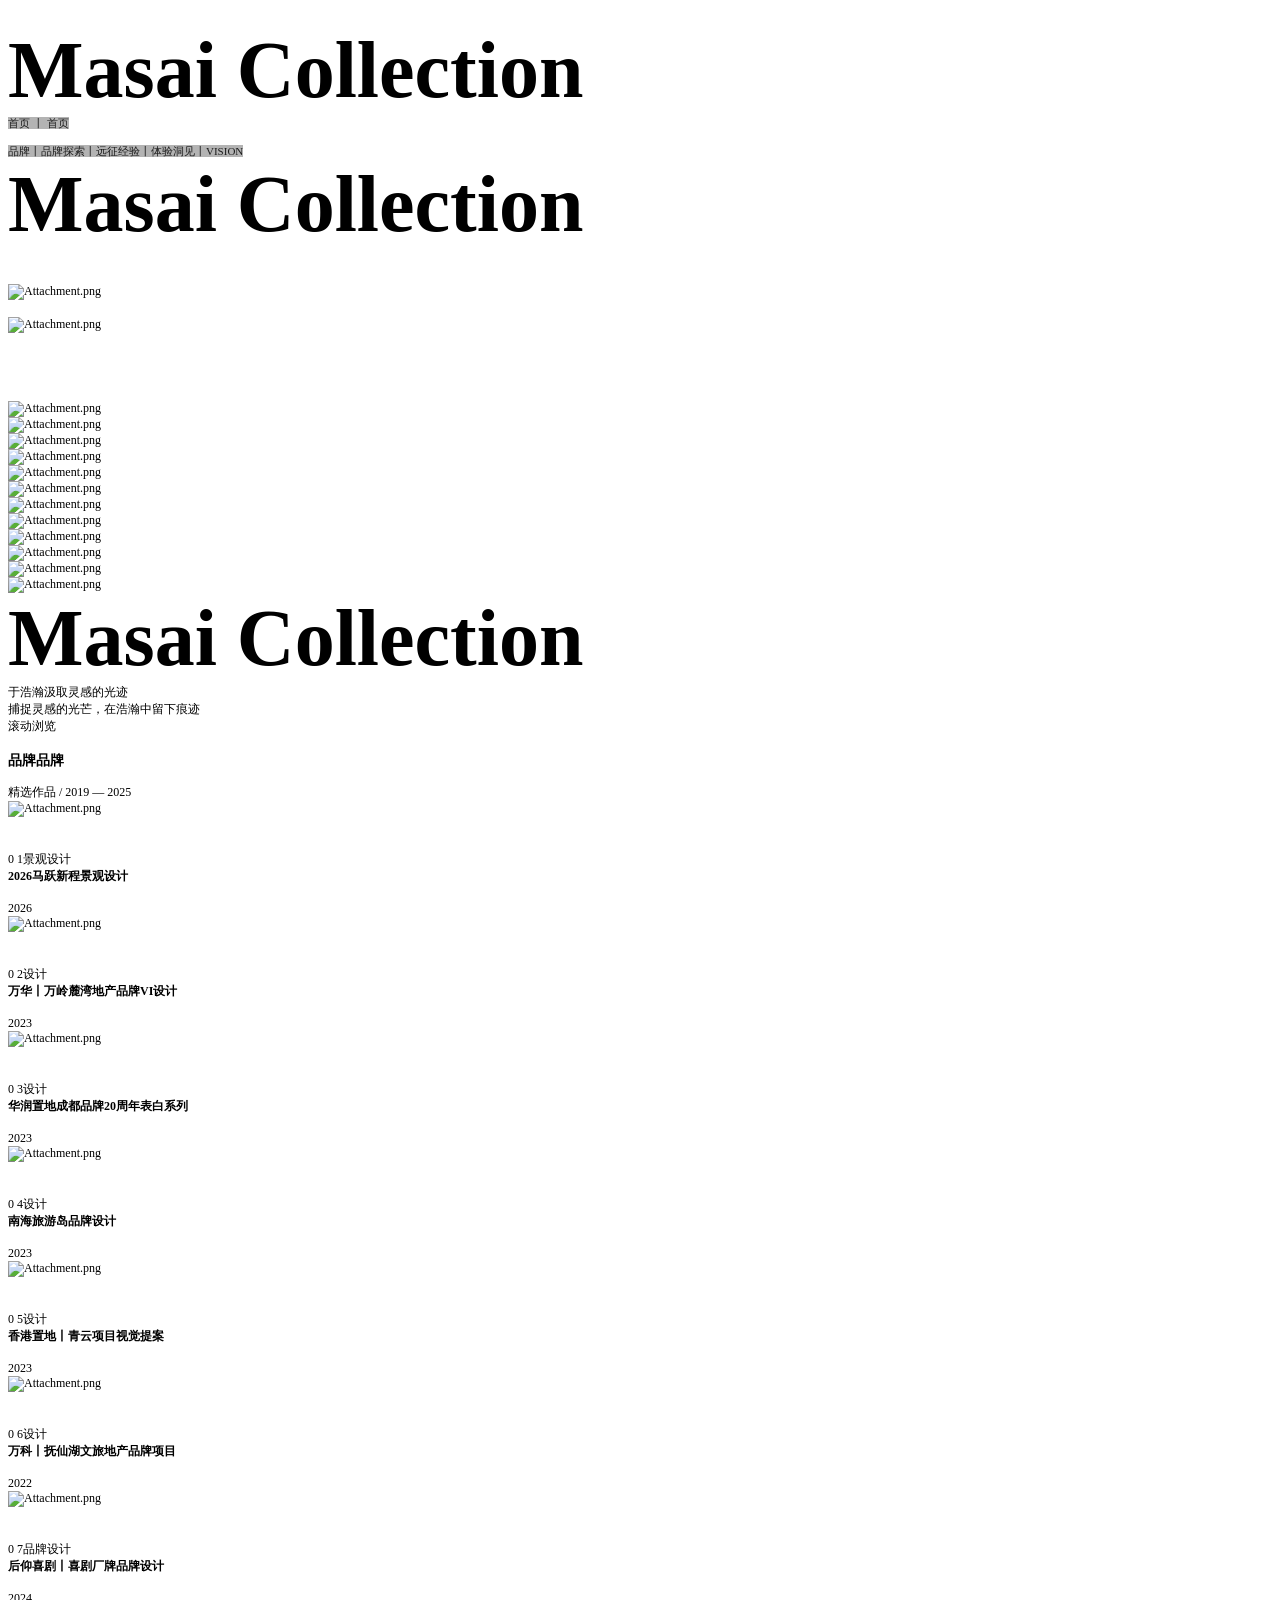
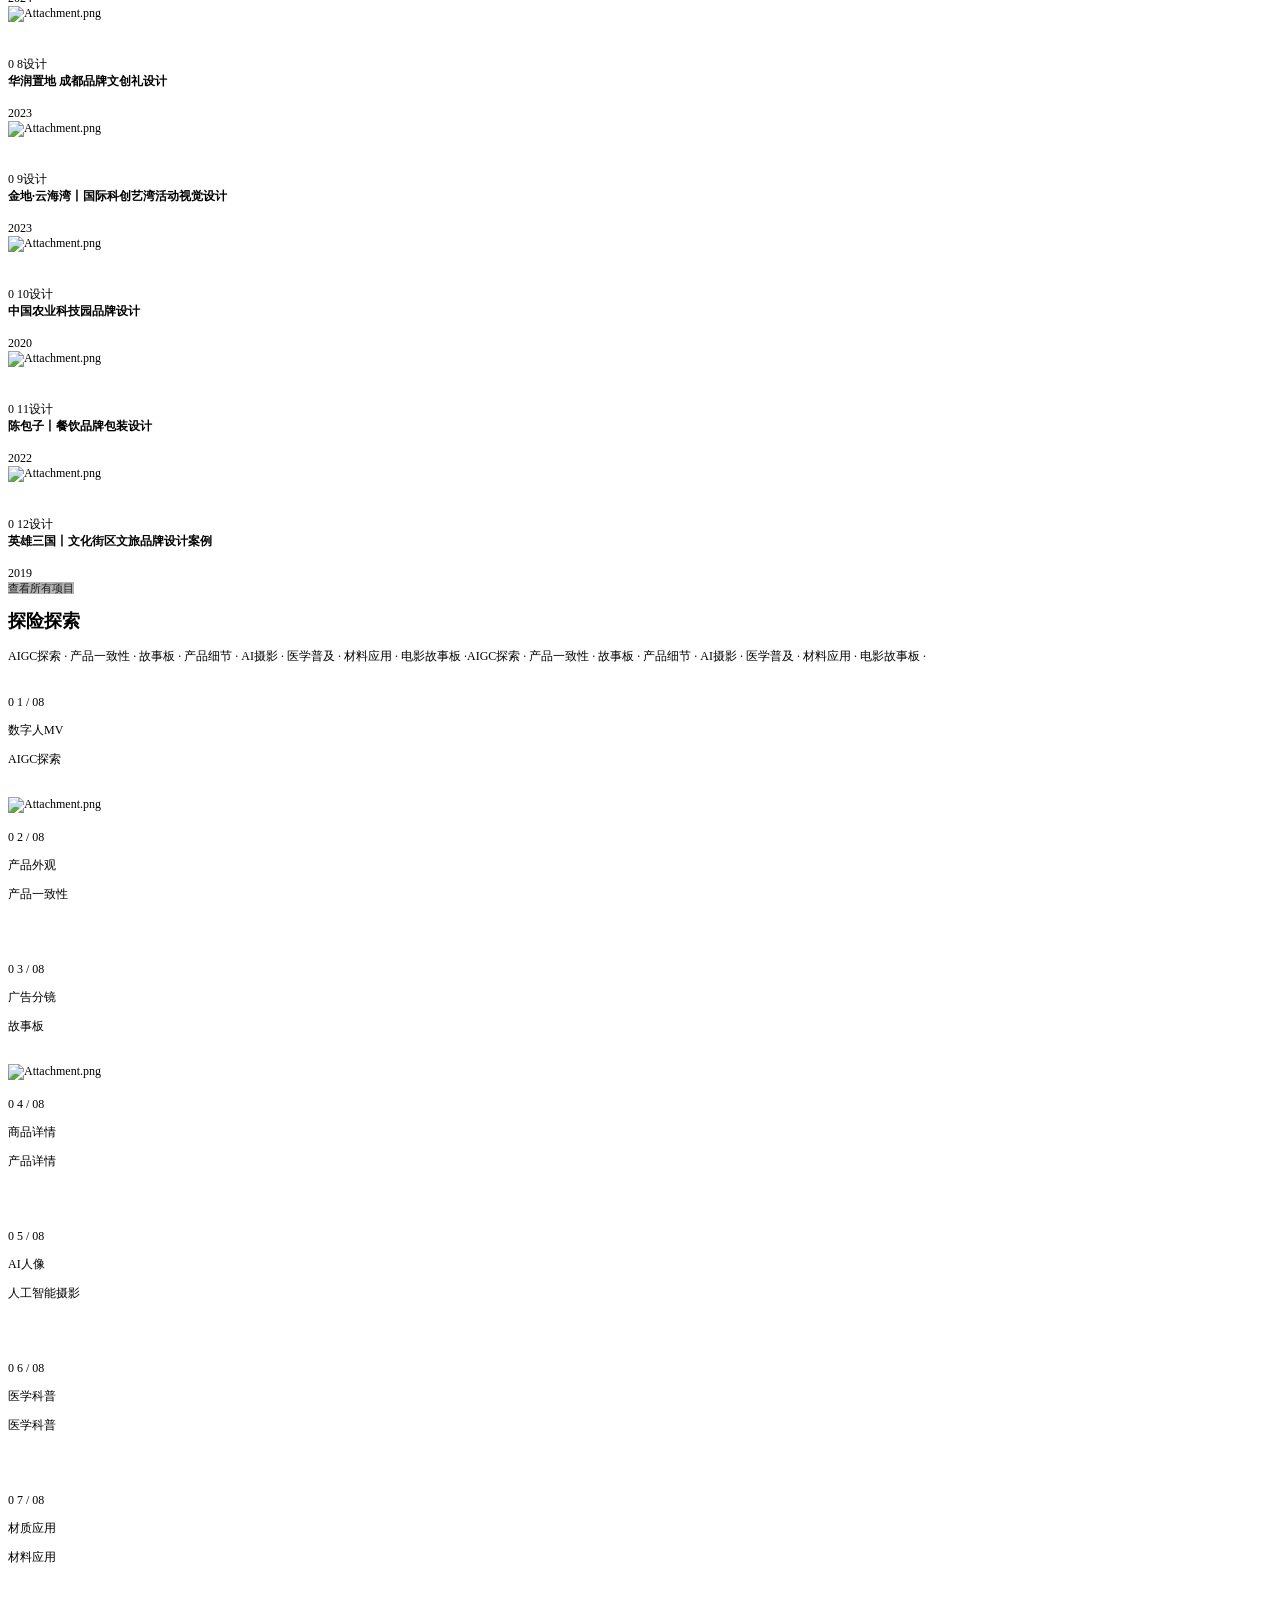
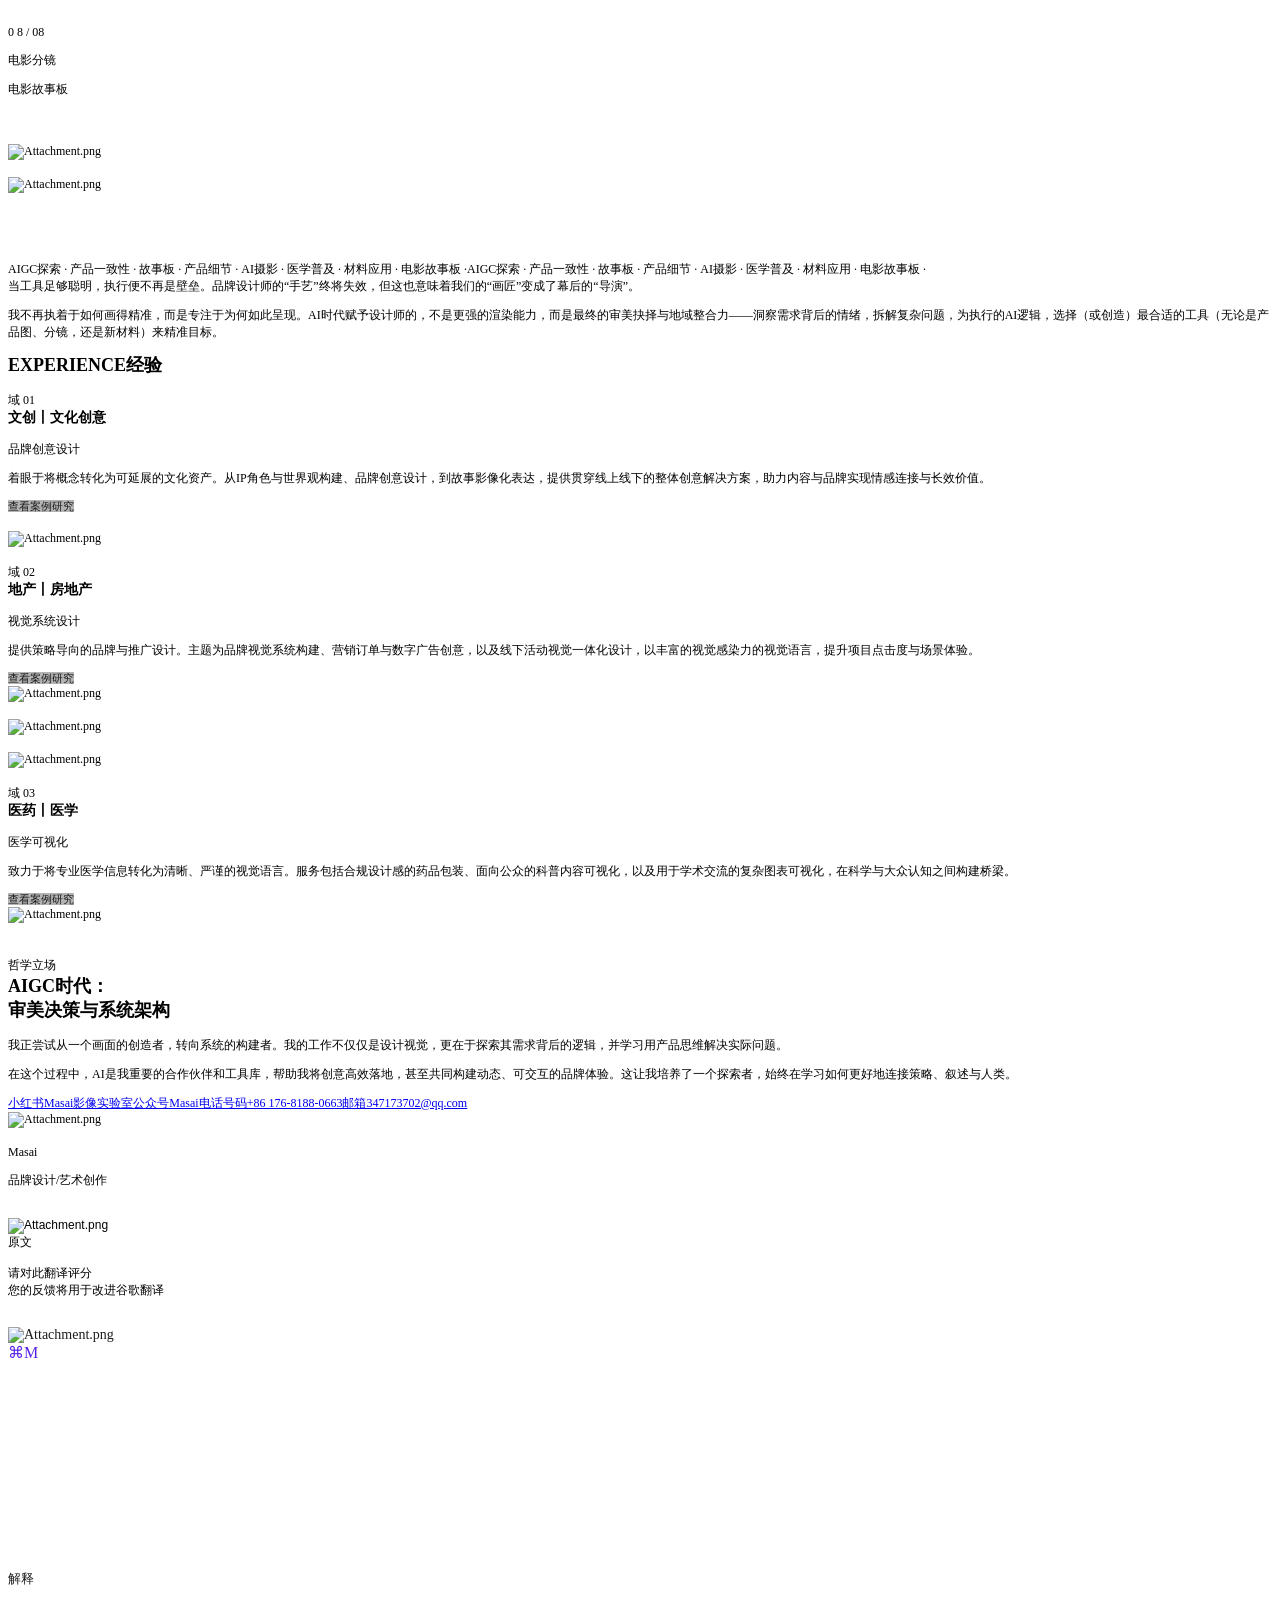
==== index.html @ e867379a "Add files via upload" ====
<!DOCTYPE html PUBLIC "-//W3C//DTD HTML 4.01//EN" "http://www.w3.org/TR/html4/strict.dtd">
<html>
<head>
  <meta http-equiv="Content-Type" content="text/html; charset=utf-8">
  <meta http-equiv="Content-Style-Type" content="text/css">
  <title></title>
  <meta name="Generator" content="Cocoa HTML Writer">
  <meta name="CocoaVersion" content="2685.6">
  <style type="text/css">
    p.p1 {margin: 0.0px 0.0px 0.0px 0.0px; font: 12.0px 'Songti SC'; -webkit-text-stroke: #000000; min-height: 17.0px}
    p.p2 {margin: 0.0px 0.0px 0.0px 0.0px; font: 80.0px 'Songti SC'; -webkit-text-stroke: #000000}
    p.p3 {margin: 0.0px 0.0px 0.0px 0.0px; font: 11.0px 'PingFang SC'; color: #000000; color: rgba(0, 0, 0, 0.85); -webkit-text-stroke: rgba(0, 0, 0, 0.85)}
    p.p4 {margin: 0.0px 0.0px 0.0px 0.0px; text-align: center; font: 11.0px 'Helvetica Neue'; color: #000000; color: rgba(0, 0, 0, 0.85); -webkit-text-stroke: rgba(0, 0, 0, 0.85); min-height: 13.0px}
    p.p5 {margin: 0.0px 0.0px 0.0px 0.0px; font: 12.0px 'Songti SC'; -webkit-text-stroke: #000000}
    p.p9 {margin: 0.0px 0.0px 12.0px 0.0px; font: 12.0px 'Songti SC'; -webkit-text-stroke: #000000}
    p.p10 {margin: 0.0px 0.0px 0.0px 0.0px; font: 12.0px 'Songti SC'; color: #0000e9; -webkit-text-stroke: #0000e9}
    p.p11 {margin: 0.0px 0.0px 0.0px 0.0px; font: 12.0px Arial; -webkit-text-stroke: #000000}
    p.p12 {margin: 0.0px 0.0px 0.0px 0.0px; font: 12.0px 'PingFang SC'; -webkit-text-stroke: #000000}
    p.p13 {margin: 0.0px 0.0px 0.0px 0.0px; font: 12.0px Arial; -webkit-text-stroke: #000000; min-height: 14.0px}
    p.p14 {margin: 0.0px 0.0px 0.0px 0.0px; font: 14.0px 'Helvetica Neue'; color: #1d1d1d; -webkit-text-stroke: #1d1d1d}
    p.p15 {margin: 0.0px 0.0px 0.0px 0.0px; font: 16.0px '.SF NS'; color: #5421e4; -webkit-text-stroke: #5421e4}
    p.p16 {margin: 0.0px 0.0px 0.0px 0.0px; font: 14.0px 'Helvetica Neue'; color: #5421e4; -webkit-text-stroke: #5421e4; min-height: 17.0px}
    p.p17 {margin: 0.0px 0.0px 0.0px 0.0px; font: 14.0px 'Helvetica Neue'; color: #43434b; -webkit-text-stroke: #43434b; min-height: 17.0px}
    p.p18 {margin: 0.0px 0.0px 0.0px 0.0px; font: 14.0px 'Helvetica Neue'; color: #1d1d1d; -webkit-text-stroke: #1d1d1d; min-height: 17.0px}
    p.p19 {margin: 0.0px 0.0px 0.0px 0.0px; font: 14.0px 'Helvetica Neue'; color: #737380; -webkit-text-stroke: #737380; min-height: 17.0px}
    p.p20 {margin: 0.0px 0.0px 0.0px 0.0px; font: 12.0px 'Helvetica Neue'; -webkit-text-stroke: #000000; min-height: 15.0px}
    p.p21 {margin: 0.0px 0.0px 0.0px 0.0px; font: 12.0px 'Helvetica Neue'; color: #ffffff; -webkit-text-stroke: #ffffff; min-height: 15.0px}
    p.p22 {margin: 0.0px 0.0px 0.0px 0.0px; font: 13.0px 'Helvetica Neue'; color: #1d1d1d; -webkit-text-stroke: #1d1d1d; min-height: 16.0px}
    p.p23 {margin: 0.0px 0.0px 0.0px 0.0px; font: 13.0px 'PingFang SC'; color: #1d1d1d; -webkit-text-stroke: #1d1d1d}
    span.s1 {font-kerning: none}
    span.s2 {font-kerning: none; background-color: #b3b3b3}
    span.s3 {font: 11.0px 'Helvetica Neue'; font-kerning: none; background-color: #b3b3b3}
    span.s4 {text-decoration: underline ; font-kerning: none}
    span.s5 {font-kerning: none; background-color: #ffffff}
  </style>
</head>
<body>
<p class="p1"><span class="s1"></span><br></p>
<p class="p2"><span class="s1"><b>Masai Collection</b></span></p>
<p class="p3"><span class="s2">首页</span><span class="s3"> </span><span class="s2">丨</span><span class="s3"> </span><span class="s2">首页</span></p>
<p class="p4"><span class="s1"></span><br></p>
<p class="p3"><span class="s2">品牌丨品牌探索丨远征经验丨体验洞见丨</span><span class="s3">VISION</span></p>
<p class="p2"><span class="s1"><b>Masai Collection</b></span></p>
<p class="p1"><span class="s1"></span><br></p>
<p class="p1"><span class="s1"></span><br></p>
<p class="p5"><span class="s1"><img src="file:///Attachment.png" alt="Attachment.png"></span></p>
<p class="p1"><span class="s1"></span><br></p>
<p class="p5"><span class="s1"><img src="file:///Attachment.png" alt="Attachment.png"></span></p>
<p class="p1"><span class="s1"></span><br></p>
<p class="p1"><span class="s1"></span><br></p>
<p class="p1"><span class="s1"></span><br></p>
<p class="p1"><span class="s1"></span><br></p>
<p class="p5"><span class="s1"><img src="file:///Attachment.png" alt="Attachment.png"></span></p>
<p class="p5"><span class="s1"><img src="file:///Attachment.png" alt="Attachment.png"></span></p>
<p class="p5"><span class="s1"><img src="file:///Attachment.png" alt="Attachment.png"></span></p>
<p class="p5"><span class="s1"><img src="file:///Attachment.png" alt="Attachment.png"></span></p>
<p class="p5"><span class="s1"><img src="file:///Attachment.png" alt="Attachment.png"></span></p>
<p class="p5"><span class="s1"><img src="file:///Attachment.png" alt="Attachment.png"></span></p>
<p class="p5"><span class="s1"><img src="file:///Attachment.png" alt="Attachment.png"></span></p>
<p class="p5"><span class="s1"><img src="file:///Attachment.png" alt="Attachment.png"></span></p>
<p class="p5"><span class="s1"><img src="file:///Attachment.png" alt="Attachment.png"></span></p>
<p class="p5"><span class="s1"><img src="file:///Attachment.png" alt="Attachment.png"></span></p>
<p class="p5"><span class="s1"><img src="file:///Attachment.png" alt="Attachment.png"></span></p>
<p class="p5"><span class="s1"><img src="file:///Attachment.png" alt="Attachment.png"></span></p>
<p class="p2"><span class="s1"><b>Masai Collection</b></span></p>
<p class="p5"><span class="s1">于浩瀚汲取灵感的光迹</span></p>
<p class="p5"><span class="s1">捕捉灵感的光芒，在浩瀚中留下痕迹</span></p>
<p class="p5"><span class="s1">滚动浏览</span></p>
<p class="p1"><span class="s1"></span><br></p>
<h3 style="margin: 0.0px 0.0px 14.0px 0.0px; font: 14.0px 'Songti SC'; -webkit-text-stroke: #000000"><span class="s1"><b>品牌品牌</b></span></h3>
<p class="p5"><span class="s1">精选作品 / 2019 — 2025</span></p>
<p class="p5"><span class="s1"><img src="file:///Attachment.png" alt="Attachment.png"></span></p>
<p class="p1"><span class="s1"></span><br></p>
<p class="p1"><span class="s1"></span><br></p>
<p class="p5"><span class="s1">0 1景观设计</span></p>
<h4 style="margin: 0.0px 0.0px 16.0px 0.0px; font: 12.0px 'Songti SC'; -webkit-text-stroke: #000000"><span class="s1"><b>2026马跃新程景观设计</b></span></h4>
<p class="p5"><span class="s1">2026</span></p>
<p class="p5"><span class="s1"><img src="file:///Attachment.png" alt="Attachment.png"></span></p>
<p class="p1"><span class="s1"></span><br></p>
<p class="p1"><span class="s1"></span><br></p>
<p class="p5"><span class="s1">0 2设计</span></p>
<h4 style="margin: 0.0px 0.0px 16.0px 0.0px; font: 12.0px 'Songti SC'; -webkit-text-stroke: #000000"><span class="s1"><b>万华丨万岭麓湾地产品牌VI设计</b></span></h4>
<p class="p5"><span class="s1">2023</span></p>
<p class="p5"><span class="s1"><img src="file:///Attachment.png" alt="Attachment.png"></span></p>
<p class="p1"><span class="s1"></span><br></p>
<p class="p1"><span class="s1"></span><br></p>
<p class="p5"><span class="s1">0 3设计</span></p>
<h4 style="margin: 0.0px 0.0px 16.0px 0.0px; font: 12.0px 'Songti SC'; -webkit-text-stroke: #000000"><span class="s1"><b>华润置地成都品牌20周年表白系列</b></span></h4>
<p class="p5"><span class="s1">2023</span></p>
<p class="p5"><span class="s1"><img src="file:///Attachment.png" alt="Attachment.png"></span></p>
<p class="p1"><span class="s1"></span><br></p>
<p class="p1"><span class="s1"></span><br></p>
<p class="p5"><span class="s1">0 4设计</span></p>
<h4 style="margin: 0.0px 0.0px 16.0px 0.0px; font: 12.0px 'Songti SC'; -webkit-text-stroke: #000000"><span class="s1"><b>南海旅游岛品牌设计</b></span></h4>
<p class="p5"><span class="s1">2023</span></p>
<p class="p5"><span class="s1"><img src="file:///Attachment.png" alt="Attachment.png"></span></p>
<p class="p1"><span class="s1"></span><br></p>
<p class="p1"><span class="s1"></span><br></p>
<p class="p5"><span class="s1">0 5设计</span></p>
<h4 style="margin: 0.0px 0.0px 16.0px 0.0px; font: 12.0px 'Songti SC'; -webkit-text-stroke: #000000"><span class="s1"><b>香港置地丨青云项目视觉提案</b></span></h4>
<p class="p5"><span class="s1">2023</span></p>
<p class="p5"><span class="s1"><img src="file:///Attachment.png" alt="Attachment.png"></span></p>
<p class="p1"><span class="s1"></span><br></p>
<p class="p1"><span class="s1"></span><br></p>
<p class="p5"><span class="s1">0 6设计</span></p>
<h4 style="margin: 0.0px 0.0px 16.0px 0.0px; font: 12.0px 'Songti SC'; -webkit-text-stroke: #000000"><span class="s1"><b>万科丨抚仙湖文旅地产品牌项目</b></span></h4>
<p class="p5"><span class="s1">2022</span></p>
<p class="p5"><span class="s1"><img src="file:///Attachment.png" alt="Attachment.png"></span></p>
<p class="p1"><span class="s1"></span><br></p>
<p class="p1"><span class="s1"></span><br></p>
<p class="p5"><span class="s1">0 7品牌设计</span></p>
<h4 style="margin: 0.0px 0.0px 16.0px 0.0px; font: 12.0px 'Songti SC'; -webkit-text-stroke: #000000"><span class="s1"><b>后仰喜剧丨喜剧厂牌品牌设计</b></span></h4>
<p class="p5"><span class="s1">2024</span></p>
<p class="p5"><span class="s1"><img src="file:///Attachment.png" alt="Attachment.png"></span></p>
<p class="p1"><span class="s1"></span><br></p>
<p class="p1"><span class="s1"></span><br></p>
<p class="p5"><span class="s1">0 8设计</span></p>
<h4 style="margin: 0.0px 0.0px 16.0px 0.0px; font: 12.0px 'Songti SC'; -webkit-text-stroke: #000000"><span class="s1"><b>华润置地 成都品牌文创礼设计</b></span></h4>
<p class="p5"><span class="s1">2023</span></p>
<p class="p5"><span class="s1"><img src="file:///Attachment.png" alt="Attachment.png"></span></p>
<p class="p1"><span class="s1"></span><br></p>
<p class="p1"><span class="s1"></span><br></p>
<p class="p5"><span class="s1">0 9设计</span></p>
<h4 style="margin: 0.0px 0.0px 16.0px 0.0px; font: 12.0px 'Songti SC'; -webkit-text-stroke: #000000"><span class="s1"><b>金地·云海湾丨国际科创艺湾活动视觉设计</b></span></h4>
<p class="p5"><span class="s1">2023</span></p>
<p class="p5"><span class="s1"><img src="file:///Attachment.png" alt="Attachment.png"></span></p>
<p class="p1"><span class="s1"></span><br></p>
<p class="p1"><span class="s1"></span><br></p>
<p class="p5"><span class="s1">0 10设计</span></p>
<h4 style="margin: 0.0px 0.0px 16.0px 0.0px; font: 12.0px 'Songti SC'; -webkit-text-stroke: #000000"><span class="s1"><b>中国农业科技园品牌设计</b></span></h4>
<p class="p5"><span class="s1">2020</span></p>
<p class="p5"><span class="s1"><img src="file:///Attachment.png" alt="Attachment.png"></span></p>
<p class="p1"><span class="s1"></span><br></p>
<p class="p1"><span class="s1"></span><br></p>
<p class="p5"><span class="s1">0 11设计</span></p>
<h4 style="margin: 0.0px 0.0px 16.0px 0.0px; font: 12.0px 'Songti SC'; -webkit-text-stroke: #000000"><span class="s1"><b>陈包子丨餐饮品牌包装设计</b></span></h4>
<p class="p5"><span class="s1">2022</span></p>
<p class="p5"><span class="s1"><img src="file:///Attachment.png" alt="Attachment.png"></span></p>
<p class="p1"><span class="s1"></span><br></p>
<p class="p1"><span class="s1"></span><br></p>
<p class="p5"><span class="s1">0 12设计</span></p>
<h4 style="margin: 0.0px 0.0px 16.0px 0.0px; font: 12.0px 'Songti SC'; -webkit-text-stroke: #000000"><span class="s1"><b>英雄三国丨文化街区文旅品牌设计案例</b></span></h4>
<p class="p5"><span class="s1">2019</span></p>
<p class="p3"><span class="s2">查看所有项目</span></p>
<p class="p4"><span class="s1"></span><br></p>
<h2 style="margin: 0.0px 0.0px 14.9px 0.0px; font: 18.0px 'Songti SC'; -webkit-text-stroke: #000000"><span class="s1"><b>探险探索</b></span></h2>
<p class="p5"><span class="s1">AIGC探索 · 产品一致性 · 故事板 · 产品细节 · AI摄影 · 医学普及 · 材料应用 · 电影故事板 ·AIGC探索 · 产品一致性 · 故事板 · 产品细节 · AI摄影 · 医学普及 · 材料应用 · 电影故事板 ·</span></p>
<p class="p4"><span class="s1"></span><br></p>
<p class="p1"><span class="s1"></span><br></p>
<p class="p9"><span class="s1">0 1 / 08</span></p>
<p class="p9"><span class="s1">数字人MV</span></p>
<p class="p9"><span class="s1">AIGC探索</span></p>
<p class="p1"><span class="s1"></span><br></p>
<p class="p5"><span class="s1"><img src="file:///Attachment.png" alt="Attachment.png"></span></p>
<p class="p1"><span class="s1"></span><br></p>
<p class="p9"><span class="s1">0 2 / 08</span></p>
<p class="p9"><span class="s1">产品外观</span></p>
<p class="p9"><span class="s1">产品一致性</span></p>
<p class="p1"><span class="s1"></span><br></p>
<p class="p4"><span class="s1"></span><br></p>
<p class="p1"><span class="s1"></span><br></p>
<p class="p9"><span class="s1">0 3 / 08</span></p>
<p class="p9"><span class="s1">广告分镜</span></p>
<p class="p9"><span class="s1">故事板</span></p>
<p class="p1"><span class="s1"></span><br></p>
<p class="p5"><span class="s1"><img src="file:///Attachment.png" alt="Attachment.png"></span></p>
<p class="p1"><span class="s1"></span><br></p>
<p class="p9"><span class="s1">0 4 / 08</span></p>
<p class="p9"><span class="s1">商品详情</span></p>
<p class="p9"><span class="s1">产品详情</span></p>
<p class="p1"><span class="s1"></span><br></p>
<p class="p4"><span class="s1"></span><br></p>
<p class="p1"><span class="s1"></span><br></p>
<p class="p9"><span class="s1">0 5 / 08</span></p>
<p class="p9"><span class="s1">AI人像</span></p>
<p class="p9"><span class="s1">人工智能摄影</span></p>
<p class="p1"><span class="s1"></span><br></p>
<p class="p4"><span class="s1"></span><br></p>
<p class="p1"><span class="s1"></span><br></p>
<p class="p9"><span class="s1">0 6 / 08</span></p>
<p class="p9"><span class="s1">医学科普</span></p>
<p class="p9"><span class="s1">医学科普</span></p>
<p class="p1"><span class="s1"></span><br></p>
<p class="p4"><span class="s1"></span><br></p>
<p class="p1"><span class="s1"></span><br></p>
<p class="p9"><span class="s1">0 7 / 08</span></p>
<p class="p9"><span class="s1">材质应用</span></p>
<p class="p9"><span class="s1">材料应用</span></p>
<p class="p1"><span class="s1"></span><br></p>
<p class="p4"><span class="s1"></span><br></p>
<p class="p1"><span class="s1"></span><br></p>
<p class="p9"><span class="s1">0 8 / 08</span></p>
<p class="p9"><span class="s1">电影分镜</span></p>
<p class="p9"><span class="s1">电影故事板</span></p>
<p class="p1"><span class="s1"></span><br></p>
<p class="p1"><span class="s1"></span><br></p>
<p class="p5"><span class="s1"><img src="file:///Attachment.png" alt="Attachment.png"></span></p>
<p class="p1"><span class="s1"></span><br></p>
<p class="p5"><span class="s1"><img src="file:///Attachment.png" alt="Attachment.png"></span></p>
<p class="p1"><span class="s1"></span><br></p>
<p class="p1"><span class="s1"></span><br></p>
<p class="p1"><span class="s1"></span><br></p>
<p class="p1"><span class="s1"></span><br></p>
<p class="p5"><span class="s1">AIGC探索 · 产品一致性 · 故事板 · 产品细节 · AI摄影 · 医学普及 · 材料应用 · 电影故事板 ·AIGC探索 · 产品一致性 · 故事板 · 产品细节 · AI摄影 · 医学普及 · 材料应用 · 电影故事板 ·</span></p>
<p class="p9"><span class="s1">当工具足够聪明，执行便不再是壁垒。品牌设计师的“手艺”终将失效，但这也意味着我们的“画匠”变成了幕后的“导演”。</span></p>
<p class="p9"><span class="s1">我不再执着于如何画得精准，而是专注于为何如此呈现。AI时代赋予设计师的，不是更强的渲染能力，而是最终的审美抉择与地域整合力——洞察需求背后的情绪，拆解复杂问题，为执行的AI逻辑，选择（或创造）最合适的工具（无论是产品图、分镜，还是新材料）来精准目标。</span></p>
<h2 style="margin: 0.0px 0.0px 14.9px 0.0px; font: 18.0px 'Songti SC'; -webkit-text-stroke: #000000"><span class="s1"><b>EXPERIENCE经验</b></span></h2>
<p class="p5"><span class="s1">域 01</span></p>
<h3 style="margin: 0.0px 0.0px 14.0px 0.0px; font: 14.0px 'Songti SC'; -webkit-text-stroke: #000000"><span class="s1"><b>文创丨文化创意</b></span></h3>
<p class="p9"><span class="s1">品牌创意设计</span></p>
<p class="p9"><span class="s1">着眼于将概念转化为可延展的文化资产。从IP角色与世界观构建、品牌创意设计，到故事影像化表达，提供贯穿线上线下的整体创意解决方案，助力内容与品牌实现情感连接与长效价值。</span></p>
<p class="p3"><span class="s2">查看案例研究</span></p>
<p class="p1"><span class="s1"></span><br></p>
<p class="p5"><span class="s1"><img src="file:///Attachment.png" alt="Attachment.png"></span></p>
<p class="p1"><span class="s1"></span><br></p>
<p class="p5"><span class="s1">域 02</span></p>
<h3 style="margin: 0.0px 0.0px 14.0px 0.0px; font: 14.0px 'Songti SC'; -webkit-text-stroke: #000000"><span class="s1"><b>地产丨房地产</b></span></h3>
<p class="p9"><span class="s1">视觉系统设计</span></p>
<p class="p9"><span class="s1">提供策略导向的品牌与推广设计。主题为品牌视觉系统构建、营销订单与数字广告创意，以及线下活动视觉一体化设计，以丰富的视觉感染力的视觉语言，提升项目点击度与场景体验。</span></p>
<p class="p3"><span class="s2">查看案例研究</span></p>
<p class="p5"><span class="s1"><img src="file:///Attachment.png" alt="Attachment.png"></span></p>
<p class="p1"><span class="s1"></span><br></p>
<p class="p5"><span class="s1"><img src="file:///Attachment.png" alt="Attachment.png"></span></p>
<p class="p1"><span class="s1"></span><br></p>
<p class="p5"><span class="s1"><img src="file:///Attachment.png" alt="Attachment.png"></span></p>
<p class="p1"><span class="s1"></span><br></p>
<p class="p5"><span class="s1">域 03</span></p>
<h3 style="margin: 0.0px 0.0px 14.0px 0.0px; font: 14.0px 'Songti SC'; -webkit-text-stroke: #000000"><span class="s1"><b>医药丨医学</b></span></h3>
<p class="p9"><span class="s1">医学可视化</span></p>
<p class="p9"><span class="s1">致力于将专业医学信息转化为清晰、严谨的视觉语言。服务包括合规设计感的药品包装、面向公众的科普内容可视化，以及用于学术交流的复杂图表可视化，在科学与大众认知之间构建桥梁。</span></p>
<p class="p3"><span class="s2">查看案例研究</span></p>
<p class="p5"><span class="s1"><img src="file:///Attachment.png" alt="Attachment.png"></span></p>
<p class="p1"><span class="s1"></span><br></p>
<p class="p1"><span class="s1"></span><br></p>
<p class="p5"><span class="s1">哲学立场</span></p>
<h2 style="margin: 0.0px 0.0px 14.9px 0.0px; font: 18.0px 'Songti SC'; -webkit-text-stroke: #000000"><span class="s1"><b>AIGC时代：<br>
审美决策与系统架构</b></span></h2>
<p class="p9"><span class="s1">我正尝试从一个画面的创造者，转向系统的构建者。我的工作不仅仅是设计视觉，更在于探索其需求背后的逻辑，并学习用产品思维解决实际问题。</span></p>
<p class="p9"><span class="s1">在这个过程中，AI是我重要的合作伙伴和工具库，帮助我将创意高效落地，甚至共同构建动态、可交互的品牌体验。这让我培养了一个探索者，始终在学习如何更好地连接策略、叙述与人类。</span></p>
<p class="p10"><span class="s4"><a href="https://Masai606.github.io/#">小红书Masai影像实验室公众号Masai</a><a href="tel:+8613800000000">电话号码+86 176-8188-0663</a><a href="mailto:hello@Masai.design">邮箱347173702@qq.com</a></span></p>
<p class="p5"><span class="s1"><img src="file:///Attachment.png" alt="Attachment.png"></span></p>
<p class="p1"><span class="s1"></span><br></p>
<p class="p9"><span class="s1">Masai</span></p>
<p class="p9"><span class="s1">品牌设计/艺术创作</span></p>
<p class="p1"><span class="s1"></span><br></p>
<p class="p11"><span class="s1"><img src="file:///Attachment.png" alt="Attachment.png"></span></p>
<p class="p12"><span class="s1">原文</span></p>
<p class="p13"><span class="s1"></span><br></p>
<p class="p12"><span class="s1">请对此翻译评分</span></p>
<p class="p12"><span class="s1">您的反馈将用于改进谷歌翻译</span></p>
<p class="p13"><span class="s1"></span><br></p>
<p class="p13"><span class="s1"></span><br></p>
<p class="p14"><span class="s1"><img src="file:///Attachment.png" alt="Attachment.png"></span></p>
<p class="p15"><span class="s5">⌘M</span></p>
<p class="p16"><span class="s1"></span><br></p>
<p class="p17"><span class="s1"></span><br></p>
<p class="p17"><span class="s1"></span><br></p>
<p class="p17"><span class="s1"></span><br></p>
<p class="p18"><span class="s1"></span><br></p>
<p class="p19"><span class="s1"></span><br></p>
<p class="p20"><span class="s1"></span><br></p>
<p class="p20"><span class="s1"></span><br></p>
<p class="p20"><span class="s1"></span><br></p>
<p class="p20"><span class="s1"></span><br></p>
<p class="p20"><span class="s1"></span><br></p>
<p class="p21"><span class="s1"></span><br></p>
<p class="p22"><span class="s1"></span><br></p>
<p class="p23"><span class="s5">解释</span></p>
<p class="p22"><span class="s1"></span><br></p>
<p class="p20"><span class="s1"></span><br></p>
</body>
</html>
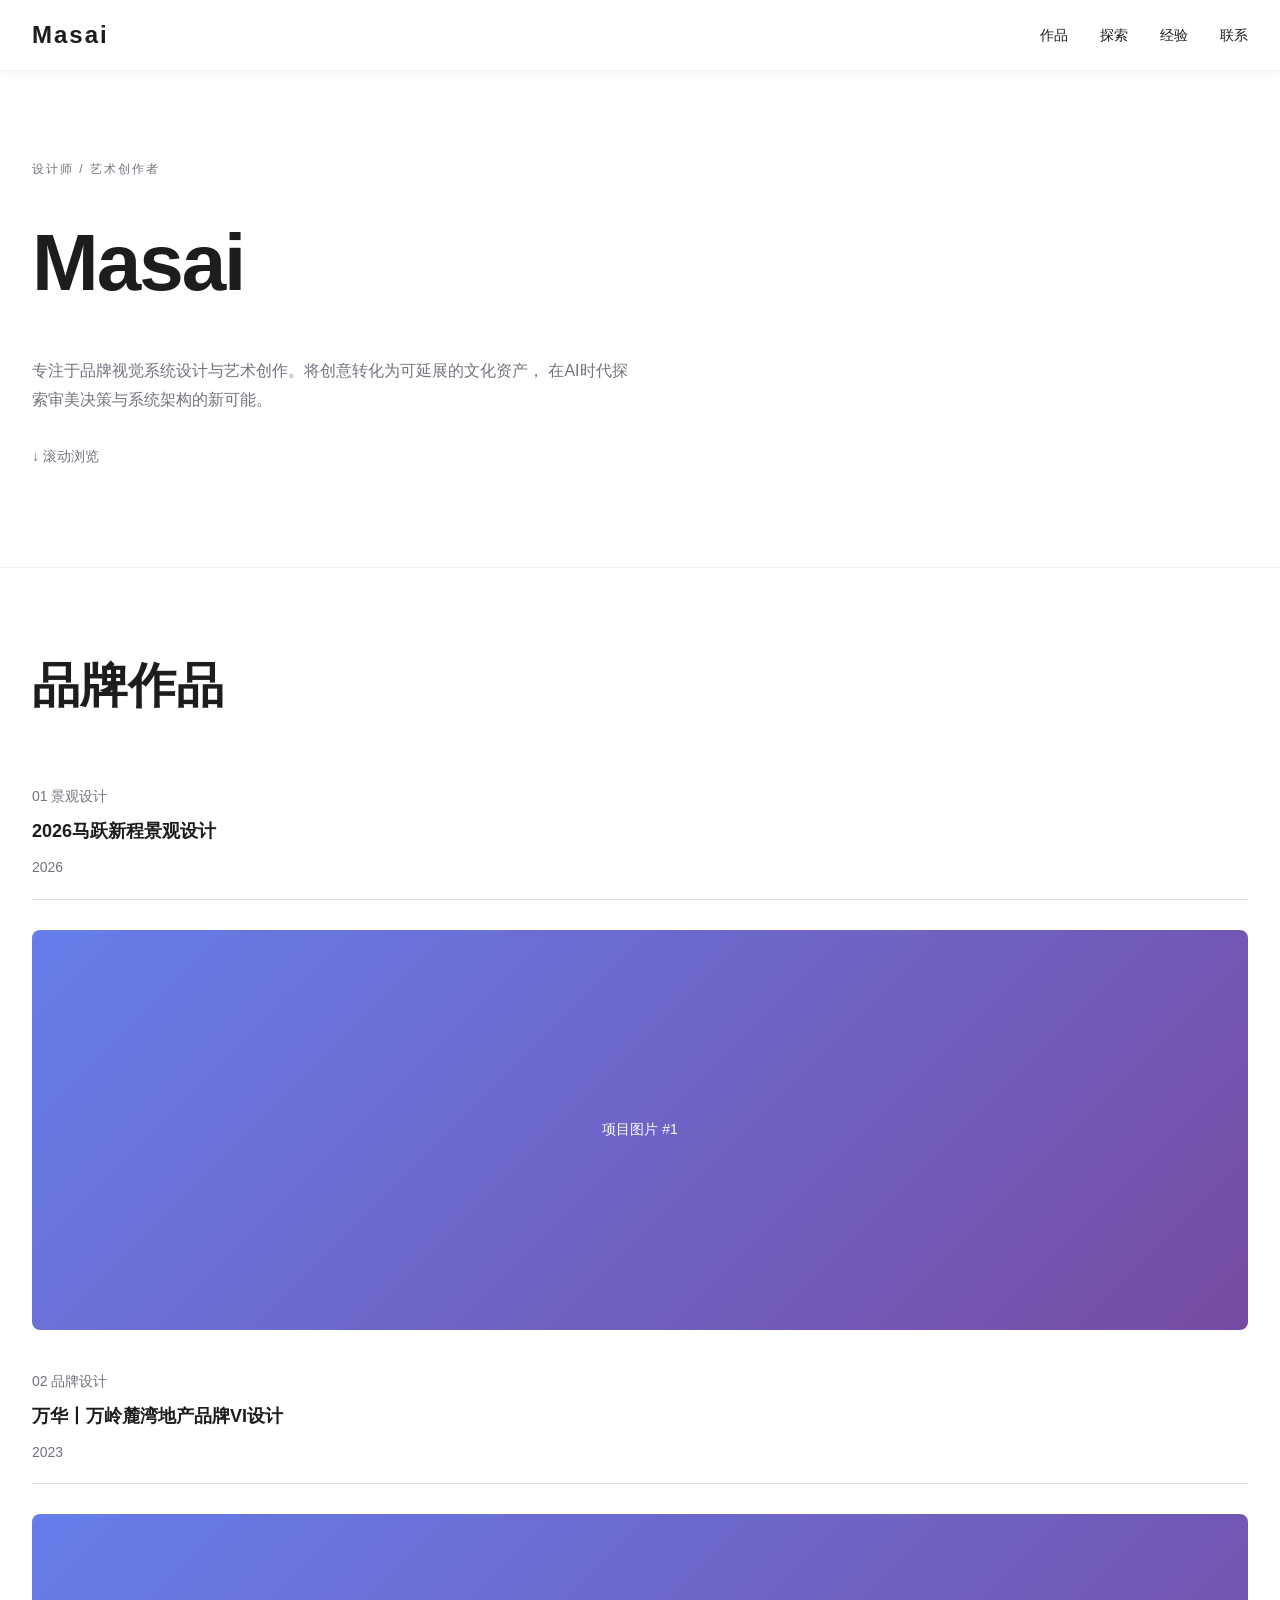
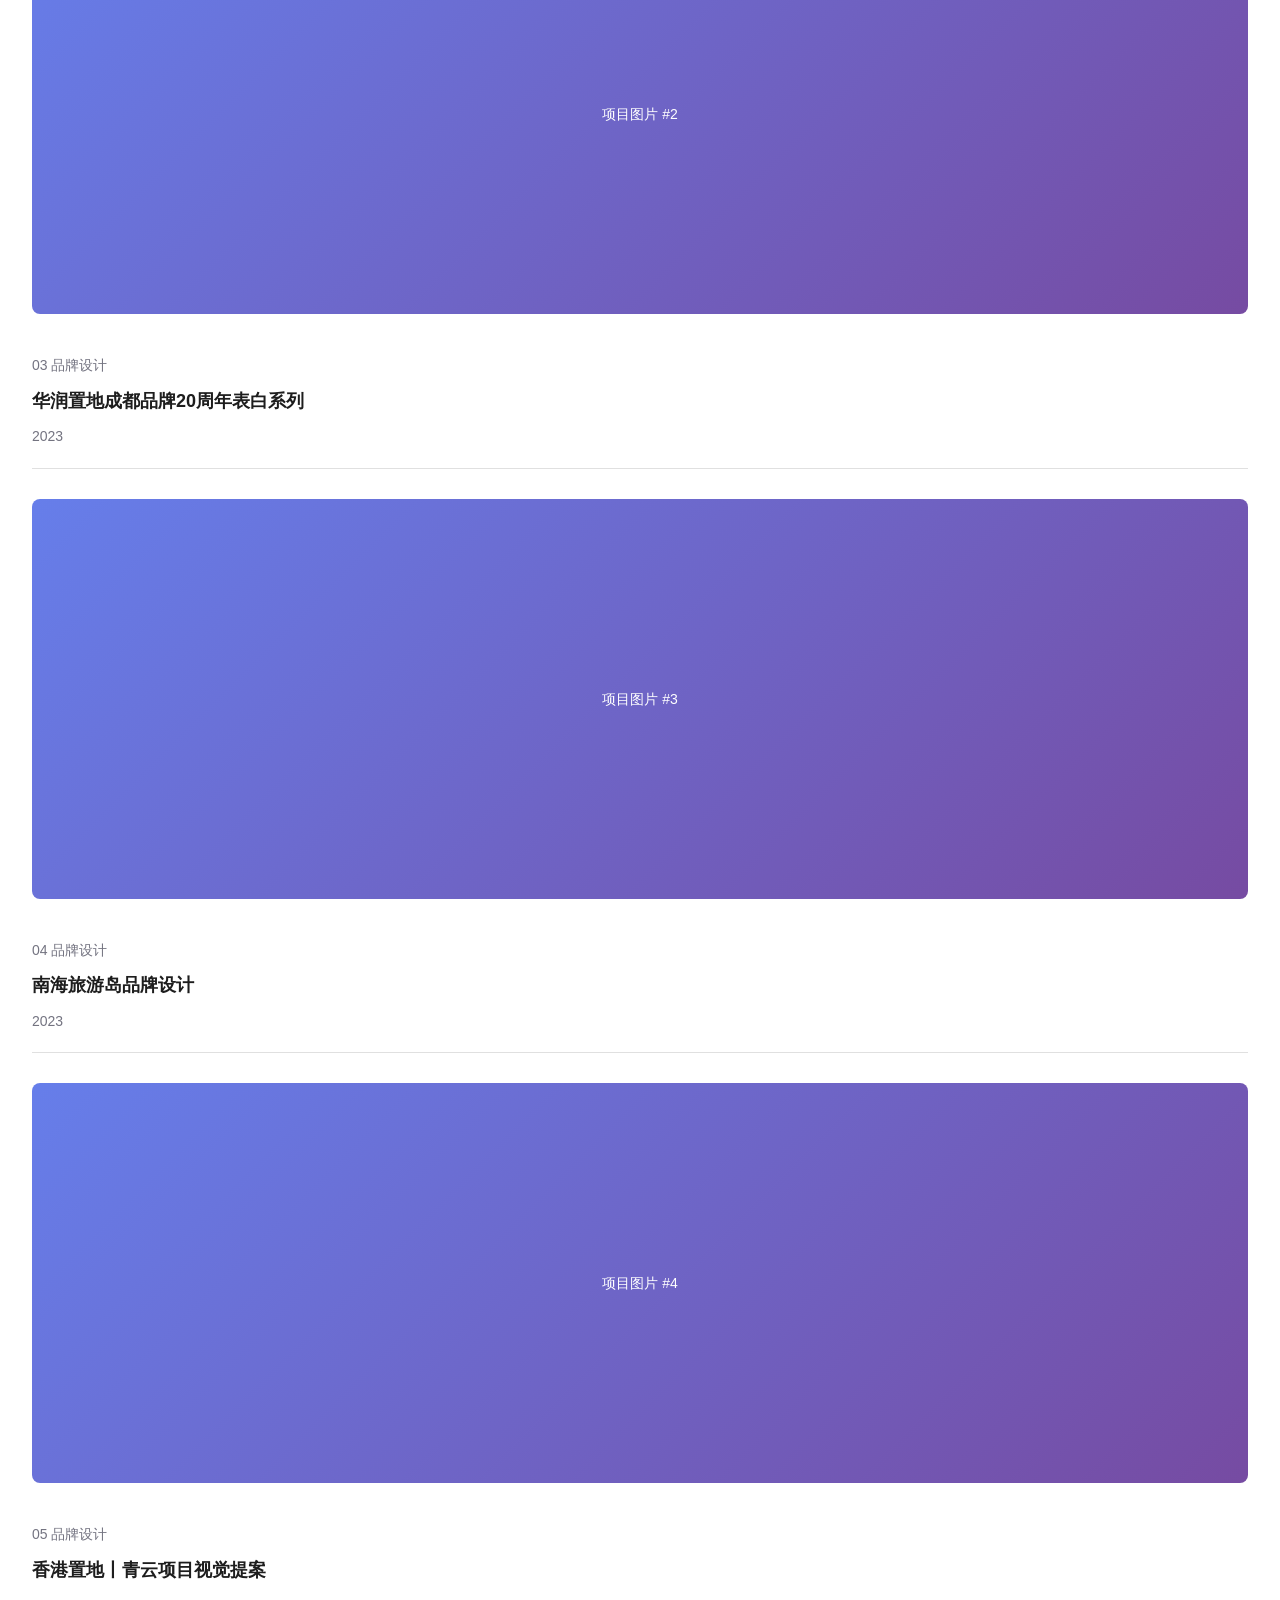
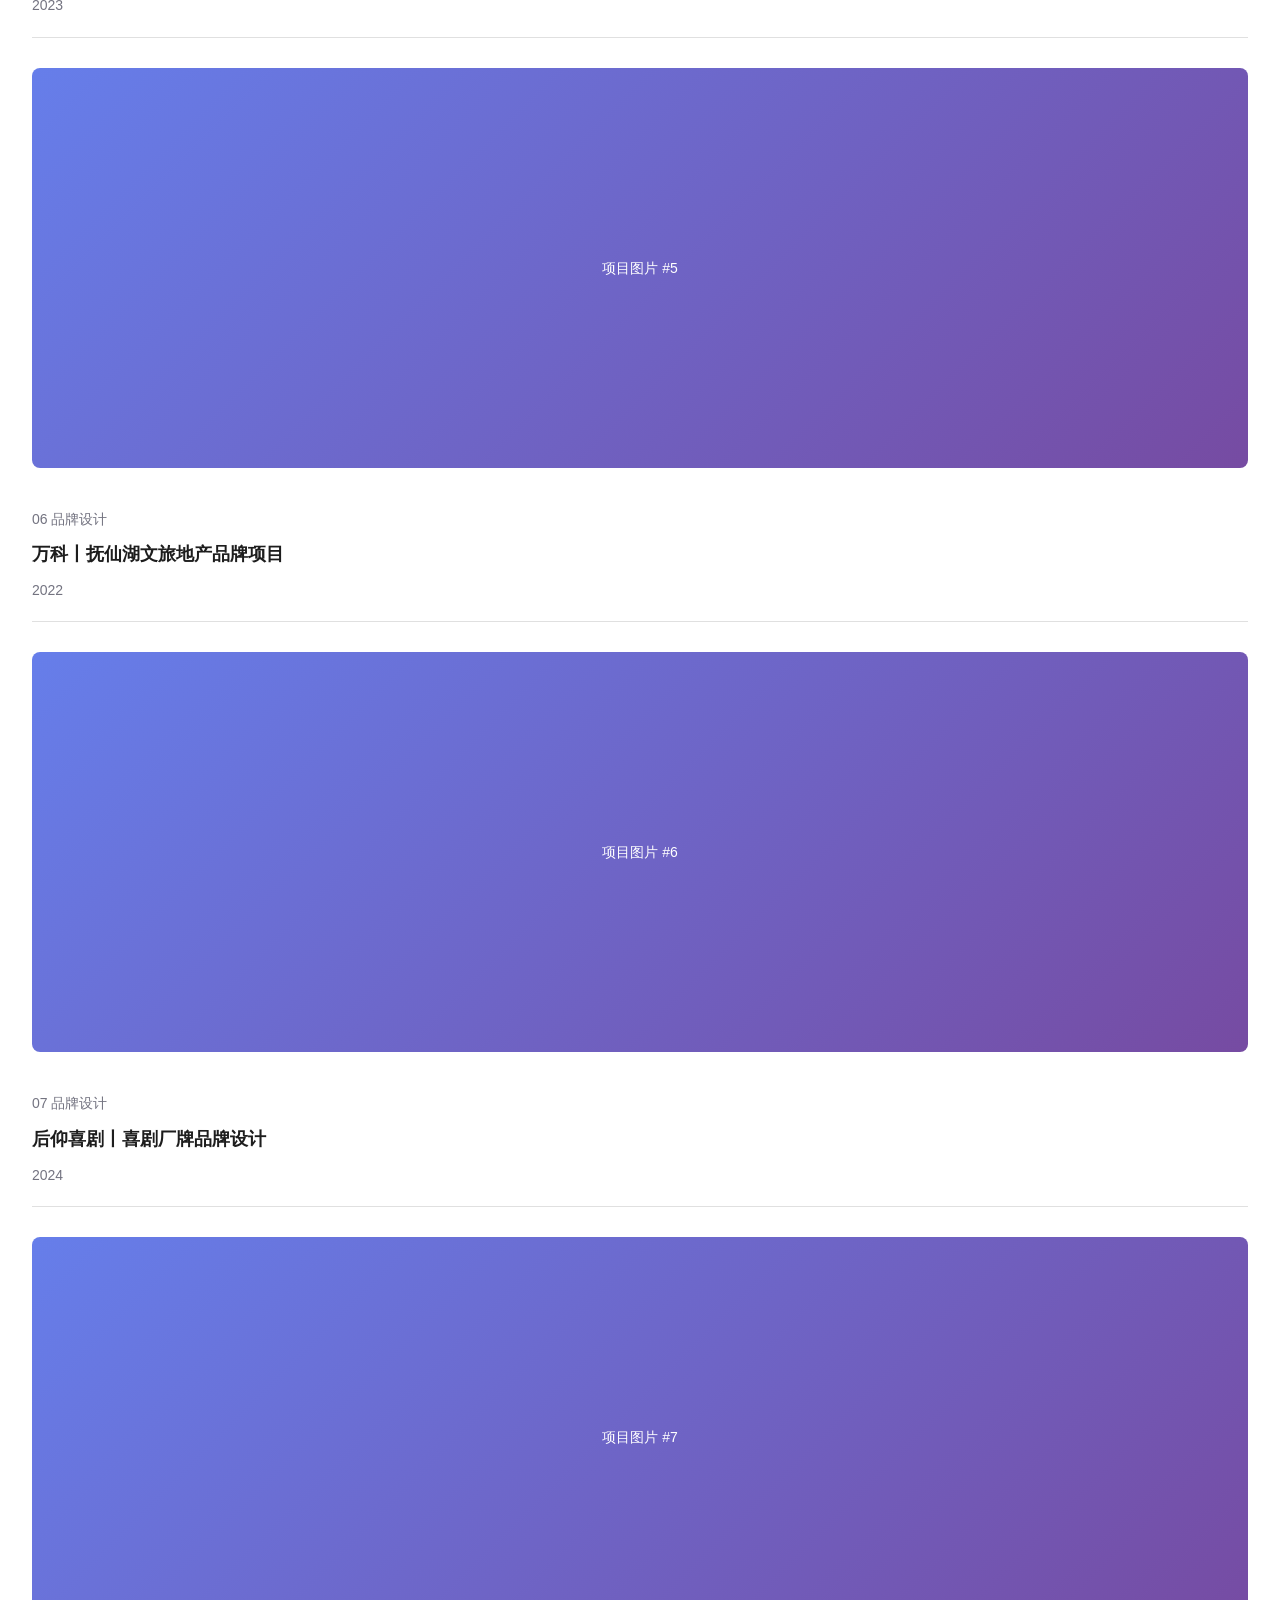
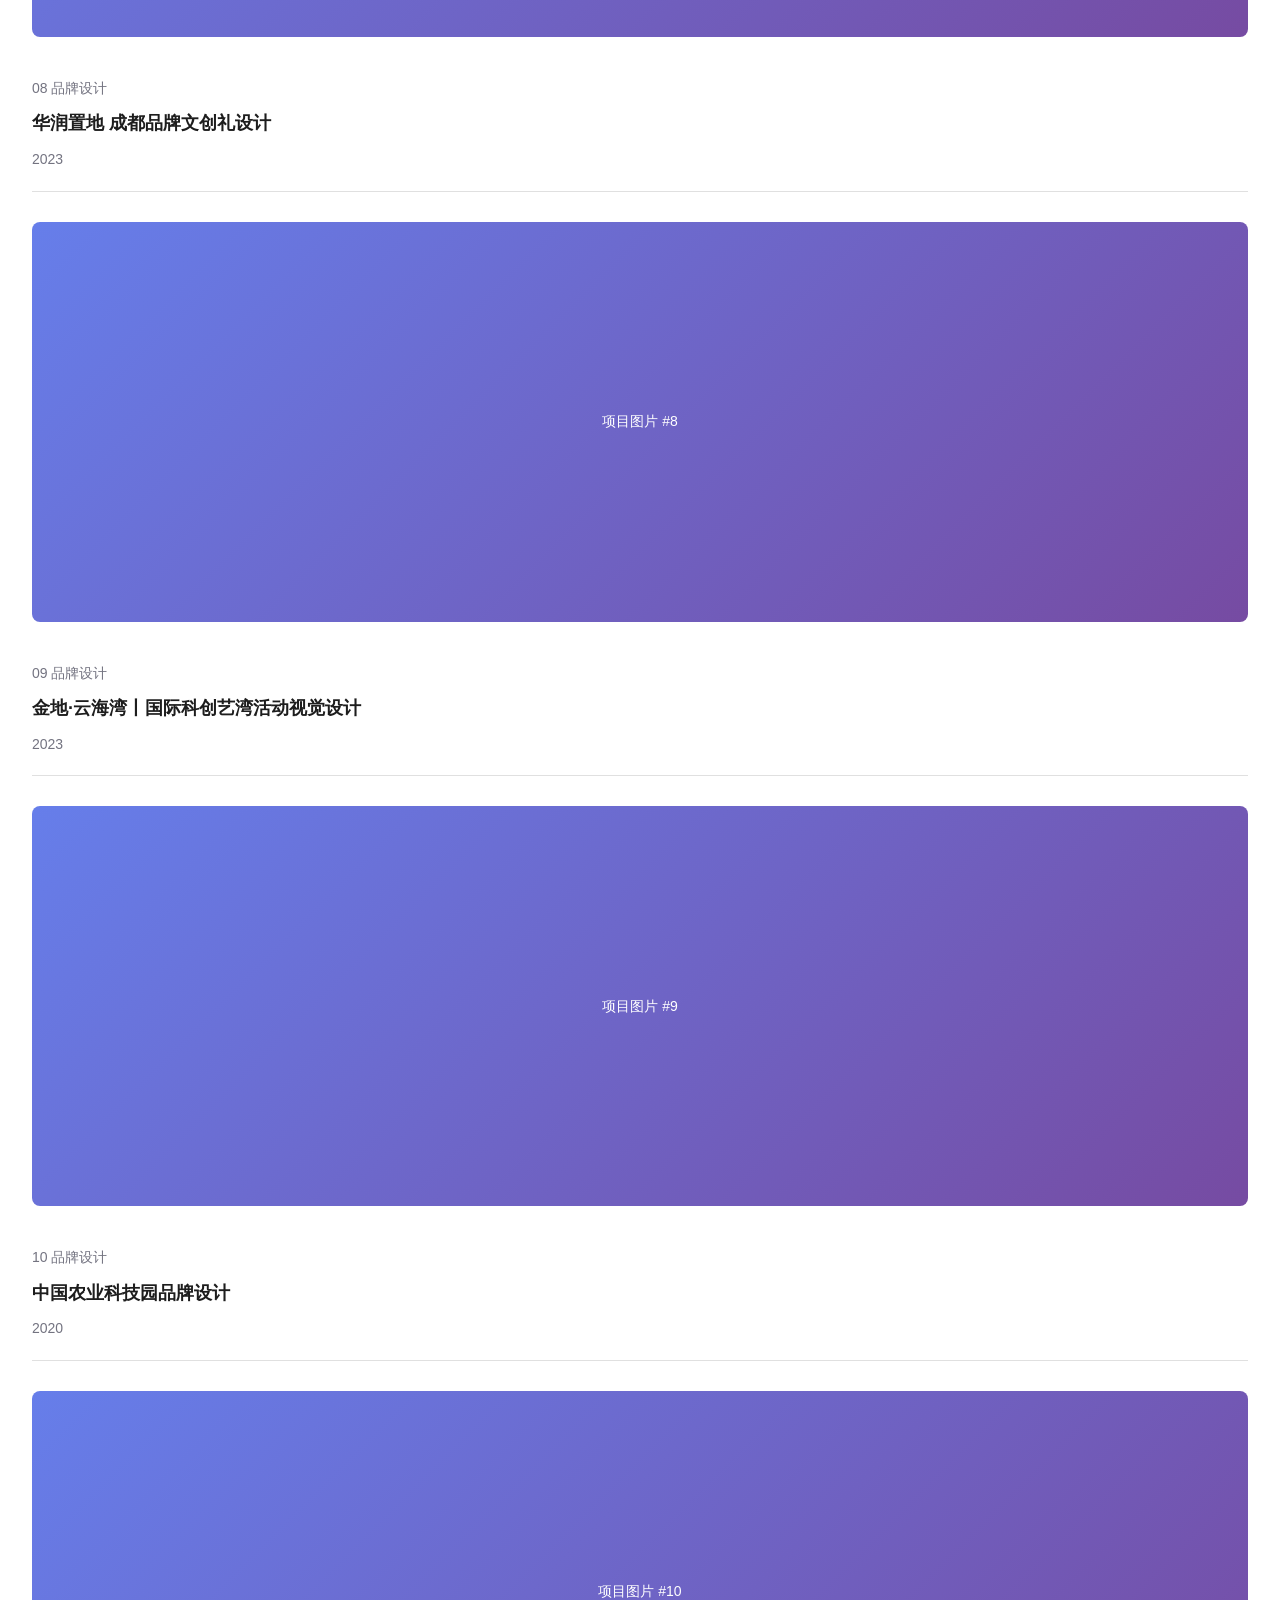
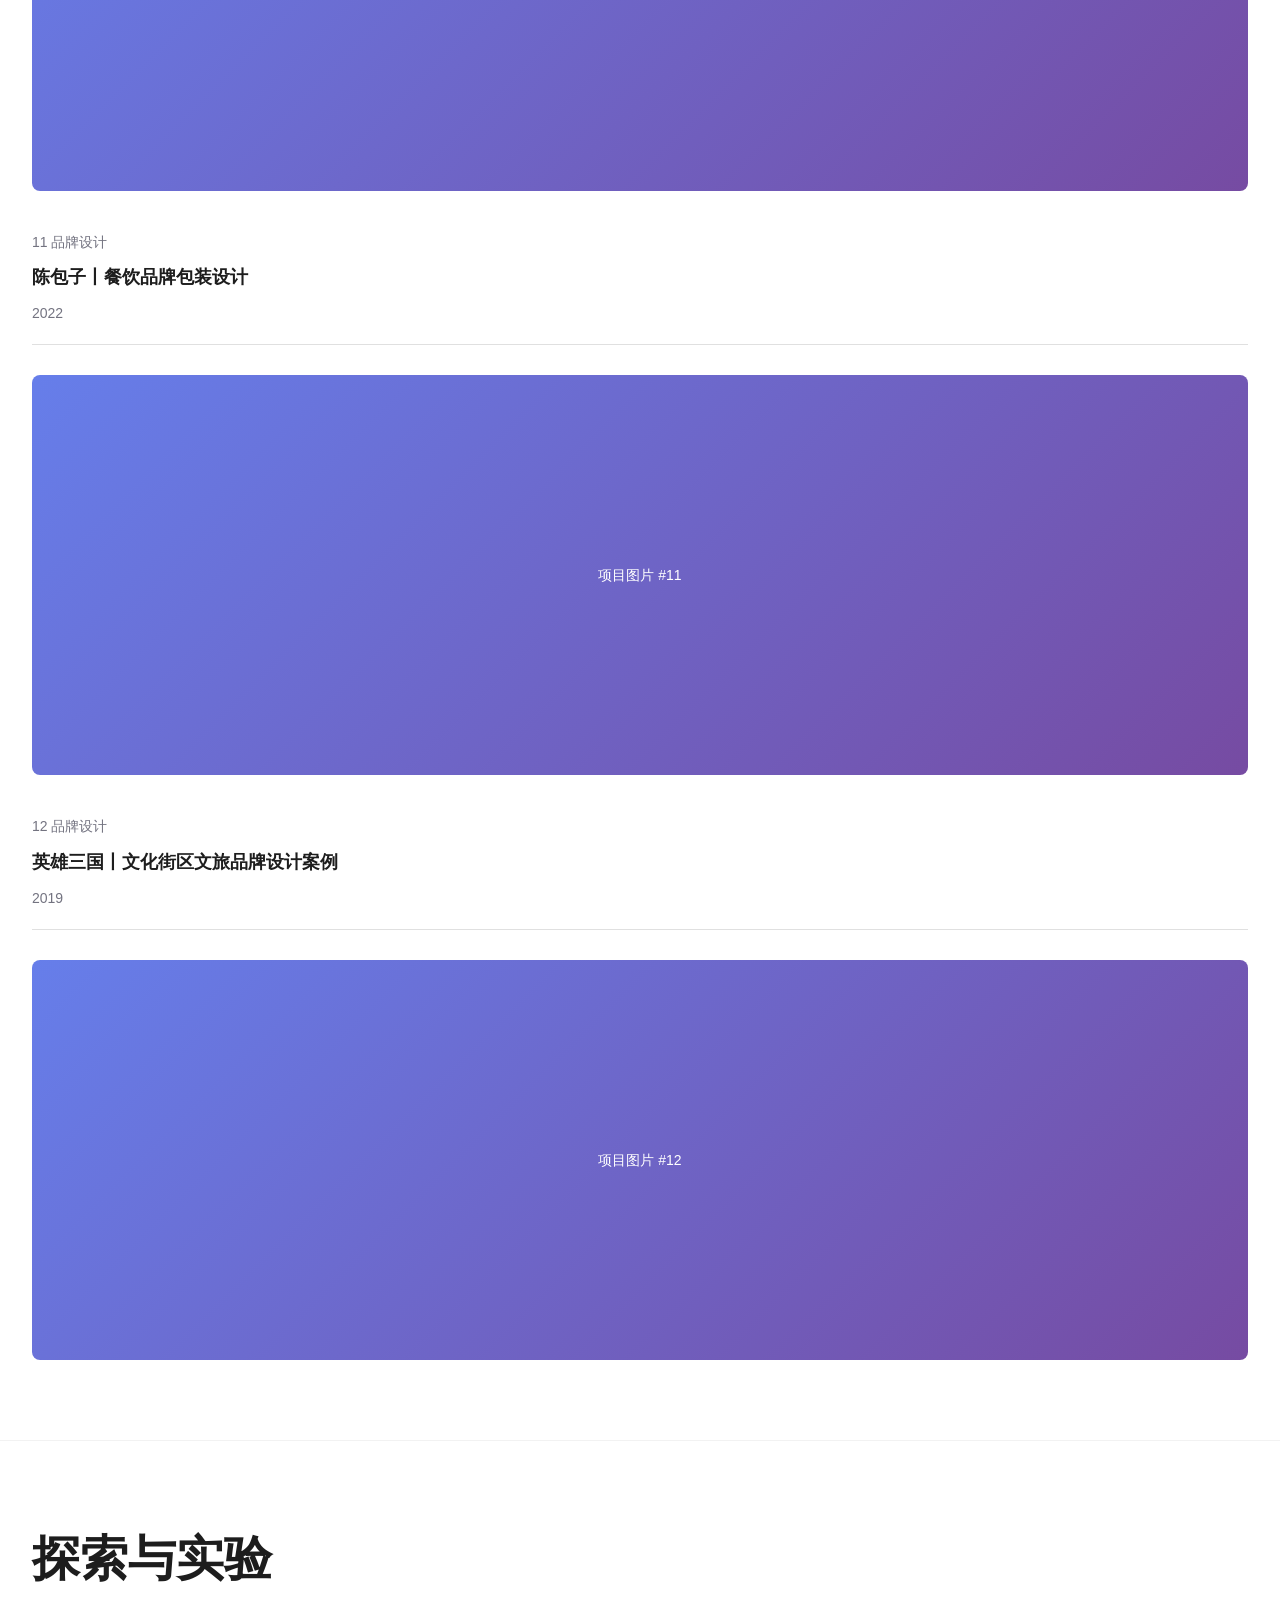
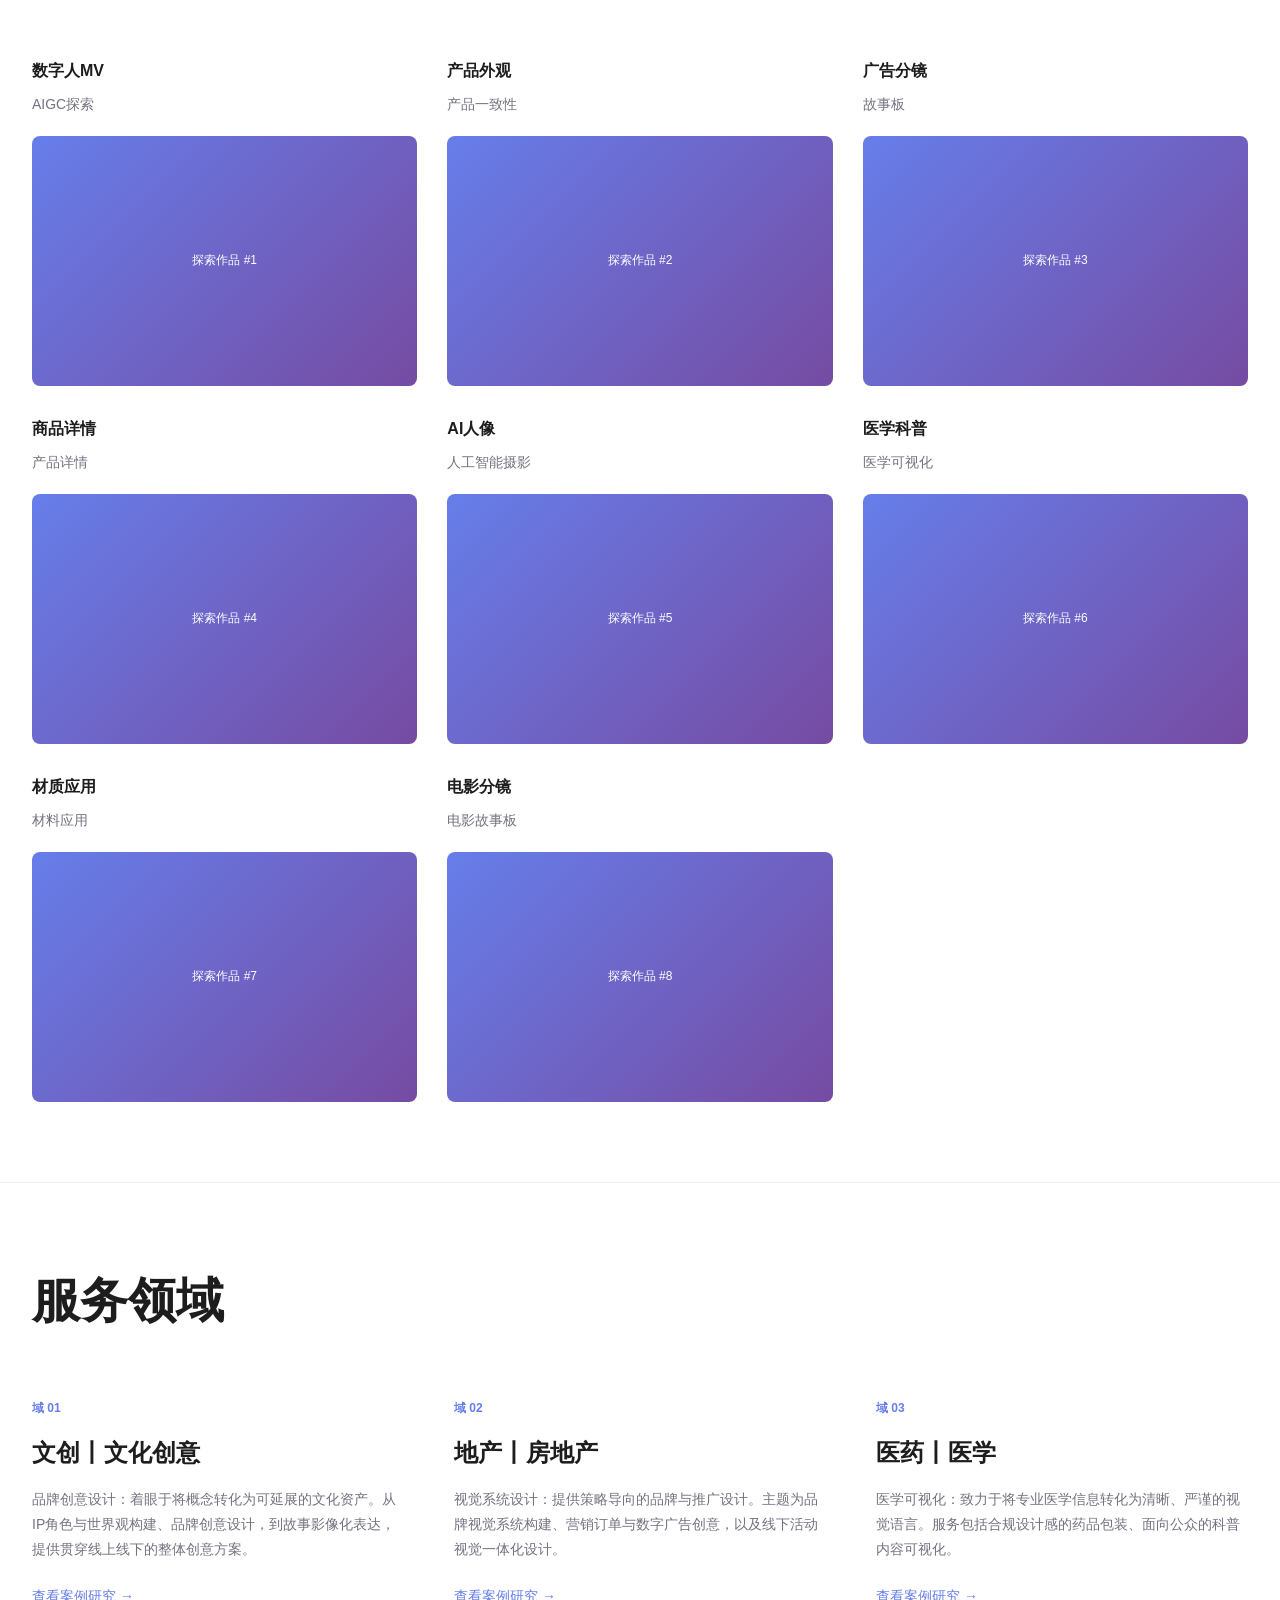
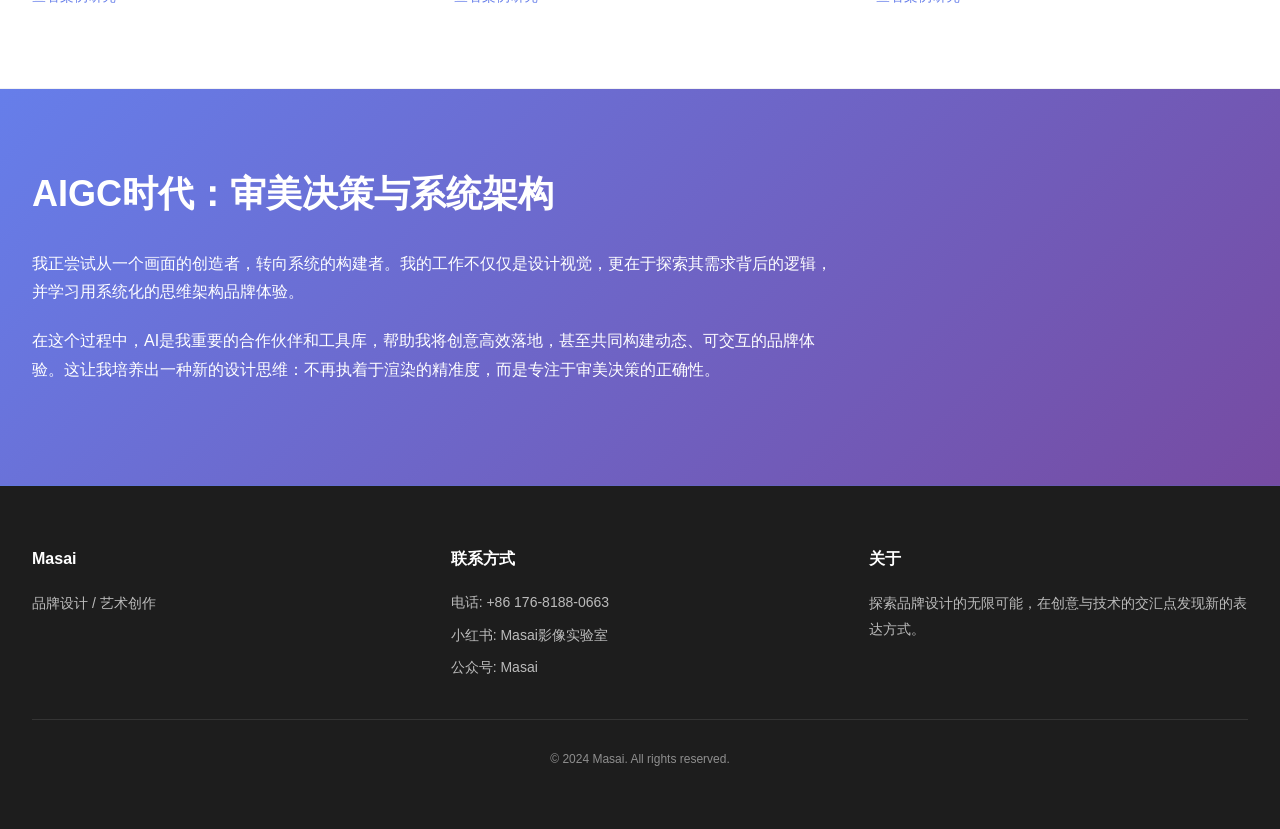
==== commit 7fa6a17e: "更新网站 - Achuan改为Masai，阿川改为马赛，电话改为17681880663" ====
--- a/index.html
+++ b/index.html
@@ -1,272 +1,678 @@
-<!DOCTYPE html PUBLIC "-//W3C//DTD HTML 4.01//EN" "http://www.w3.org/TR/html4/strict.dtd">
-<html>
+<!DOCTYPE html>
+<html lang="zh-CN">
 <head>
-  <meta http-equiv="Content-Type" content="text/html; charset=utf-8">
-  <meta http-equiv="Content-Style-Type" content="text/css">
-  <title></title>
-  <meta name="Generator" content="Cocoa HTML Writer">
-  <meta name="CocoaVersion" content="2685.6">
-  <style type="text/css">
-    p.p1 {margin: 0.0px 0.0px 0.0px 0.0px; font: 12.0px 'Songti SC'; -webkit-text-stroke: #000000; min-height: 17.0px}
-    p.p2 {margin: 0.0px 0.0px 0.0px 0.0px; font: 80.0px 'Songti SC'; -webkit-text-stroke: #000000}
-    p.p3 {margin: 0.0px 0.0px 0.0px 0.0px; font: 11.0px 'PingFang SC'; color: #000000; color: rgba(0, 0, 0, 0.85); -webkit-text-stroke: rgba(0, 0, 0, 0.85)}
-    p.p4 {margin: 0.0px 0.0px 0.0px 0.0px; text-align: center; font: 11.0px 'Helvetica Neue'; color: #000000; color: rgba(0, 0, 0, 0.85); -webkit-text-stroke: rgba(0, 0, 0, 0.85); min-height: 13.0px}
-    p.p5 {margin: 0.0px 0.0px 0.0px 0.0px; font: 12.0px 'Songti SC'; -webkit-text-stroke: #000000}
-    p.p9 {margin: 0.0px 0.0px 12.0px 0.0px; font: 12.0px 'Songti SC'; -webkit-text-stroke: #000000}
-    p.p10 {margin: 0.0px 0.0px 0.0px 0.0px; font: 12.0px 'Songti SC'; color: #0000e9; -webkit-text-stroke: #0000e9}
-    p.p11 {margin: 0.0px 0.0px 0.0px 0.0px; font: 12.0px Arial; -webkit-text-stroke: #000000}
-    p.p12 {margin: 0.0px 0.0px 0.0px 0.0px; font: 12.0px 'PingFang SC'; -webkit-text-stroke: #000000}
-    p.p13 {margin: 0.0px 0.0px 0.0px 0.0px; font: 12.0px Arial; -webkit-text-stroke: #000000; min-height: 14.0px}
-    p.p14 {margin: 0.0px 0.0px 0.0px 0.0px; font: 14.0px 'Helvetica Neue'; color: #1d1d1d; -webkit-text-stroke: #1d1d1d}
-    p.p15 {margin: 0.0px 0.0px 0.0px 0.0px; font: 16.0px '.SF NS'; color: #5421e4; -webkit-text-stroke: #5421e4}
-    p.p16 {margin: 0.0px 0.0px 0.0px 0.0px; font: 14.0px 'Helvetica Neue'; color: #5421e4; -webkit-text-stroke: #5421e4; min-height: 17.0px}
-    p.p17 {margin: 0.0px 0.0px 0.0px 0.0px; font: 14.0px 'Helvetica Neue'; color: #43434b; -webkit-text-stroke: #43434b; min-height: 17.0px}
-    p.p18 {margin: 0.0px 0.0px 0.0px 0.0px; font: 14.0px 'Helvetica Neue'; color: #1d1d1d; -webkit-text-stroke: #1d1d1d; min-height: 17.0px}
-    p.p19 {margin: 0.0px 0.0px 0.0px 0.0px; font: 14.0px 'Helvetica Neue'; color: #737380; -webkit-text-stroke: #737380; min-height: 17.0px}
-    p.p20 {margin: 0.0px 0.0px 0.0px 0.0px; font: 12.0px 'Helvetica Neue'; -webkit-text-stroke: #000000; min-height: 15.0px}
-    p.p21 {margin: 0.0px 0.0px 0.0px 0.0px; font: 12.0px 'Helvetica Neue'; color: #ffffff; -webkit-text-stroke: #ffffff; min-height: 15.0px}
-    p.p22 {margin: 0.0px 0.0px 0.0px 0.0px; font: 13.0px 'Helvetica Neue'; color: #1d1d1d; -webkit-text-stroke: #1d1d1d; min-height: 16.0px}
-    p.p23 {margin: 0.0px 0.0px 0.0px 0.0px; font: 13.0px 'PingFang SC'; color: #1d1d1d; -webkit-text-stroke: #1d1d1d}
-    span.s1 {font-kerning: none}
-    span.s2 {font-kerning: none; background-color: #b3b3b3}
-    span.s3 {font: 11.0px 'Helvetica Neue'; font-kerning: none; background-color: #b3b3b3}
-    span.s4 {text-decoration: underline ; font-kerning: none}
-    span.s5 {font-kerning: none; background-color: #ffffff}
-  </style>
+    <meta charset="UTF-8">
+    <meta name="viewport" content="width=device-width, initial-scale=1.0">
+    <title>Masai - 品牌设计 & 艺术创作</title>
+    <style>
+        * {
+            margin: 0;
+            padding: 0;
+            box-sizing: border-box;
+        }
+
+        html {
+            scroll-behavior: smooth;
+        }
+
+        body {
+            font-family: 'Songti SC', 'PingFang SC', -apple-system, BlinkMacSystemFont, 'Segoe UI', sans-serif;
+            background-color: #ffffff;
+            color: #1d1d1d;
+            line-height: 1.6;
+        }
+
+        /* 导航栏 */
+        .navbar {
+            position: fixed;
+            top: 0;
+            width: 100%;
+            background-color: rgba(255, 255, 255, 0.95);
+            backdrop-filter: blur(10px);
+            z-index: 1000;
+            transition: box-shadow 0.3s ease;
+            border-bottom: 1px solid rgba(0, 0, 0, 0.05);
+        }
+
+        .navbar-container {
+            max-width: 1400px;
+            margin: 0 auto;
+            padding: 1rem 2rem;
+            display: flex;
+            justify-content: space-between;
+            align-items: center;
+        }
+
+        .logo {
+            font-size: 24px;
+            font-weight: bold;
+            color: #1d1d1d;
+            letter-spacing: 2px;
+        }
+
+        .nav-menu {
+            display: flex;
+            gap: 2rem;
+            list-style: none;
+        }
+
+        .nav-menu a {
+            text-decoration: none;
+            color: #1d1d1d;
+            font-size: 14px;
+            transition: color 0.3s ease;
+            position: relative;
+        }
+
+        .nav-menu a::after {
+            content: '';
+            position: absolute;
+            bottom: -5px;
+            left: 0;
+            width: 0;
+            height: 2px;
+            background-color: #667eea;
+            transition: width 0.3s ease;
+        }
+
+        .nav-menu a:hover::after {
+            width: 100%;
+        }
+
+        /* 英雄部分 */
+        .hero {
+            margin-top: 60px;
+            padding: 100px 2rem;
+            max-width: 1400px;
+            margin-left: auto;
+            margin-right: auto;
+        }
+
+        .hero-subtitle {
+            font-size: 12px;
+            color: #737380;
+            margin-bottom: 20px;
+            letter-spacing: 2px;
+        }
+
+        .hero-title {
+            font-size: 80px;
+            font-weight: bold;
+            margin-bottom: 30px;
+            letter-spacing: -2px;
+        }
+
+        .hero-description {
+            font-size: 16px;
+            color: #737380;
+            max-width: 600px;
+            margin-bottom: 30px;
+            line-height: 1.8;
+        }
+
+        .scroll-indicator {
+            font-size: 14px;
+            color: #737380;
+            animation: float 3s ease-in-out infinite;
+        }
+
+        @keyframes float {
+            0%, 100% { transform: translateY(0px); }
+            50% { transform: translateY(10px); }
+        }
+
+        /* 部分容器 */
+        section {
+            max-width: 1400px;
+            margin: 0 auto;
+            padding: 80px 2rem;
+            border-bottom: 1px solid rgba(0, 0, 0, 0.05);
+        }
+
+        .section-title {
+            font-size: 48px;
+            font-weight: bold;
+            margin-bottom: 60px;
+        }
+
+        /* 品牌作品部分 */
+        .portfolio-grid {
+            display: grid;
+            gap: 40px;
+        }
+
+        .portfolio-item {
+            opacity: 0;
+        }
+
+        .portfolio-item-header {
+            display: flex;
+            justify-content: space-between;
+            align-items: baseline;
+            margin-bottom: 30px;
+            border-bottom: 1px solid #e0e0e0;
+            padding-bottom: 20px;
+        }
+
+        .portfolio-number {
+            font-size: 14px;
+            color: #737380;
+            font-weight: 500;
+        }
+
+        .portfolio-title {
+            font-size: 18px;
+            font-weight: bold;
+            color: #1d1d1d;
+            margin: 10px 0;
+        }
+
+        .portfolio-date {
+            font-size: 14px;
+            color: #737380;
+        }
+
+        .portfolio-image {
+            width: 100%;
+            height: 400px;
+            background: linear-gradient(135deg, #667eea 0%, #764ba2 100%);
+            border-radius: 8px;
+            margin-top: 20px;
+            display: flex;
+            align-items: center;
+            justify-content: center;
+            color: white;
+            font-size: 14px;
+        }
+
+        /* 探索部分 */
+        .explore-grid {
+            display: grid;
+            grid-template-columns: repeat(auto-fit, minmax(300px, 1fr));
+            gap: 30px;
+        }
+
+        .explore-item {
+            opacity: 0;
+        }
+
+        .explore-item-title {
+            font-size: 16px;
+            font-weight: bold;
+            margin-bottom: 10px;
+        }
+
+        .explore-item-category {
+            font-size: 14px;
+            color: #737380;
+            margin-bottom: 20px;
+        }
+
+        .explore-image {
+            width: 100%;
+            height: 250px;
+            background: linear-gradient(135deg, #667eea 0%, #764ba2 100%);
+            border-radius: 8px;
+            display: flex;
+            align-items: center;
+            justify-content: center;
+            color: white;
+            font-size: 12px;
+        }
+
+        /* 经验部分 */
+        .experience-grid {
+            display: grid;
+            grid-template-columns: repeat(auto-fit, minmax(350px, 1fr));
+            gap: 50px;
+        }
+
+        .experience-item {
+            opacity: 0;
+        }
+
+        .experience-domain {
+            font-size: 12px;
+            color: #667eea;
+            margin-bottom: 15px;
+            font-weight: 600;
+        }
+
+        .experience-title {
+            font-size: 24px;
+            font-weight: bold;
+            margin-bottom: 15px;
+        }
+
+        .experience-description {
+            font-size: 14px;
+            color: #737380;
+            line-height: 1.8;
+            margin-bottom: 20px;
+        }
+
+        .experience-link {
+            color: #667eea;
+            text-decoration: none;
+            font-size: 14px;
+            display: inline-flex;
+            align-items: center;
+            gap: 8px;
+            transition: gap 0.3s ease;
+        }
+
+        .experience-link:hover {
+            gap: 12px;
+        }
+
+        /* 哲学立场部分 */
+        .philosophy {
+            background: linear-gradient(135deg, #667eea 0%, #764ba2 100%);
+            color: white;
+        }
+
+        .philosophy-content {
+            max-width: 800px;
+        }
+
+        .philosophy-title {
+            font-size: 36px;
+            font-weight: bold;
+            margin-bottom: 30px;
+            line-height: 1.4;
+        }
+
+        .philosophy-text {
+            font-size: 16px;
+            line-height: 1.8;
+            margin-bottom: 20px;
+        }
+
+        /* 页脚 */
+        footer {
+            background-color: #1d1d1d;
+            color: white;
+            padding: 60px 2rem;
+        }
+
+        .footer-content {
+            max-width: 1400px;
+            margin: 0 auto;
+            display: grid;
+            grid-template-columns: repeat(auto-fit, minmax(300px, 1fr));
+            gap: 40px;
+        }
+
+        .footer-section h3 {
+            font-size: 16px;
+            font-weight: bold;
+            margin-bottom: 20px;
+        }
+
+        .footer-section p {
+            font-size: 14px;
+            line-height: 1.8;
+            color: rgba(255, 255, 255, 0.7);
+        }
+
+        .footer-links {
+            display: flex;
+            flex-direction: column;
+            gap: 10px;
+        }
+
+        .footer-link {
+            color: rgba(255, 255, 255, 0.7);
+            text-decoration: none;
+            font-size: 14px;
+            transition: color 0.3s ease;
+        }
+
+        .footer-link:hover {
+            color: white;
+        }
+
+        .footer-bottom {
+            text-align: center;
+            padding-top: 30px;
+            border-top: 1px solid rgba(255, 255, 255, 0.1);
+            margin-top: 40px;
+            font-size: 12px;
+            color: rgba(255, 255, 255, 0.5);
+        }
+
+        /* 响应式设计 */
+        @media (max-width: 768px) {
+            .nav-menu {
+                gap: 1rem;
+            }
+
+            .hero-title {
+                font-size: 48px;
+            }
+
+            .section-title {
+                font-size: 32px;
+            }
+
+            .explore-grid {
+                grid-template-columns: 1fr;
+            }
+
+            .experience-grid {
+                grid-template-columns: 1fr;
+            }
+        }
+
+        /* 动画 */
+        @keyframes fadeInUp {
+            from {
+                opacity: 0;
+                transform: translateY(30px);
+            }
+            to {
+                opacity: 1;
+                transform: translateY(0);
+            }
+        }
+
+        .loaded .hero-content {
+            animation: fadeInUp 0.8s ease-out;
+        }
+    </style>
 </head>
 <body>
-<p class="p1"><span class="s1"></span><br></p>
-<p class="p2"><span class="s1"><b>Masai Collection</b></span></p>
-<p class="p3"><span class="s2">首页</span><span class="s3"> </span><span class="s2">丨</span><span class="s3"> </span><span class="s2">首页</span></p>
-<p class="p4"><span class="s1"></span><br></p>
-<p class="p3"><span class="s2">品牌丨品牌探索丨远征经验丨体验洞见丨</span><span class="s3">VISION</span></p>
-<p class="p2"><span class="s1"><b>Masai Collection</b></span></p>
-<p class="p1"><span class="s1"></span><br></p>
-<p class="p1"><span class="s1"></span><br></p>
-<p class="p5"><span class="s1"><img src="file:///Attachment.png" alt="Attachment.png"></span></p>
-<p class="p1"><span class="s1"></span><br></p>
-<p class="p5"><span class="s1"><img src="file:///Attachment.png" alt="Attachment.png"></span></p>
-<p class="p1"><span class="s1"></span><br></p>
-<p class="p1"><span class="s1"></span><br></p>
-<p class="p1"><span class="s1"></span><br></p>
-<p class="p1"><span class="s1"></span><br></p>
-<p class="p5"><span class="s1"><img src="file:///Attachment.png" alt="Attachment.png"></span></p>
-<p class="p5"><span class="s1"><img src="file:///Attachment.png" alt="Attachment.png"></span></p>
-<p class="p5"><span class="s1"><img src="file:///Attachment.png" alt="Attachment.png"></span></p>
-<p class="p5"><span class="s1"><img src="file:///Attachment.png" alt="Attachment.png"></span></p>
-<p class="p5"><span class="s1"><img src="file:///Attachment.png" alt="Attachment.png"></span></p>
-<p class="p5"><span class="s1"><img src="file:///Attachment.png" alt="Attachment.png"></span></p>
-<p class="p5"><span class="s1"><img src="file:///Attachment.png" alt="Attachment.png"></span></p>
-<p class="p5"><span class="s1"><img src="file:///Attachment.png" alt="Attachment.png"></span></p>
-<p class="p5"><span class="s1"><img src="file:///Attachment.png" alt="Attachment.png"></span></p>
-<p class="p5"><span class="s1"><img src="file:///Attachment.png" alt="Attachment.png"></span></p>
-<p class="p5"><span class="s1"><img src="file:///Attachment.png" alt="Attachment.png"></span></p>
-<p class="p5"><span class="s1"><img src="file:///Attachment.png" alt="Attachment.png"></span></p>
-<p class="p2"><span class="s1"><b>Masai Collection</b></span></p>
-<p class="p5"><span class="s1">于浩瀚汲取灵感的光迹</span></p>
-<p class="p5"><span class="s1">捕捉灵感的光芒，在浩瀚中留下痕迹</span></p>
-<p class="p5"><span class="s1">滚动浏览</span></p>
-<p class="p1"><span class="s1"></span><br></p>
-<h3 style="margin: 0.0px 0.0px 14.0px 0.0px; font: 14.0px 'Songti SC'; -webkit-text-stroke: #000000"><span class="s1"><b>品牌品牌</b></span></h3>
-<p class="p5"><span class="s1">精选作品 / 2019 — 2025</span></p>
-<p class="p5"><span class="s1"><img src="file:///Attachment.png" alt="Attachment.png"></span></p>
-<p class="p1"><span class="s1"></span><br></p>
-<p class="p1"><span class="s1"></span><br></p>
-<p class="p5"><span class="s1">0 1景观设计</span></p>
-<h4 style="margin: 0.0px 0.0px 16.0px 0.0px; font: 12.0px 'Songti SC'; -webkit-text-stroke: #000000"><span class="s1"><b>2026马跃新程景观设计</b></span></h4>
-<p class="p5"><span class="s1">2026</span></p>
-<p class="p5"><span class="s1"><img src="file:///Attachment.png" alt="Attachment.png"></span></p>
-<p class="p1"><span class="s1"></span><br></p>
-<p class="p1"><span class="s1"></span><br></p>
-<p class="p5"><span class="s1">0 2设计</span></p>
-<h4 style="margin: 0.0px 0.0px 16.0px 0.0px; font: 12.0px 'Songti SC'; -webkit-text-stroke: #000000"><span class="s1"><b>万华丨万岭麓湾地产品牌VI设计</b></span></h4>
-<p class="p5"><span class="s1">2023</span></p>
-<p class="p5"><span class="s1"><img src="file:///Attachment.png" alt="Attachment.png"></span></p>
-<p class="p1"><span class="s1"></span><br></p>
-<p class="p1"><span class="s1"></span><br></p>
-<p class="p5"><span class="s1">0 3设计</span></p>
-<h4 style="margin: 0.0px 0.0px 16.0px 0.0px; font: 12.0px 'Songti SC'; -webkit-text-stroke: #000000"><span class="s1"><b>华润置地成都品牌20周年表白系列</b></span></h4>
-<p class="p5"><span class="s1">2023</span></p>
-<p class="p5"><span class="s1"><img src="file:///Attachment.png" alt="Attachment.png"></span></p>
-<p class="p1"><span class="s1"></span><br></p>
-<p class="p1"><span class="s1"></span><br></p>
-<p class="p5"><span class="s1">0 4设计</span></p>
-<h4 style="margin: 0.0px 0.0px 16.0px 0.0px; font: 12.0px 'Songti SC'; -webkit-text-stroke: #000000"><span class="s1"><b>南海旅游岛品牌设计</b></span></h4>
-<p class="p5"><span class="s1">2023</span></p>
-<p class="p5"><span class="s1"><img src="file:///Attachment.png" alt="Attachment.png"></span></p>
-<p class="p1"><span class="s1"></span><br></p>
-<p class="p1"><span class="s1"></span><br></p>
-<p class="p5"><span class="s1">0 5设计</span></p>
-<h4 style="margin: 0.0px 0.0px 16.0px 0.0px; font: 12.0px 'Songti SC'; -webkit-text-stroke: #000000"><span class="s1"><b>香港置地丨青云项目视觉提案</b></span></h4>
-<p class="p5"><span class="s1">2023</span></p>
-<p class="p5"><span class="s1"><img src="file:///Attachment.png" alt="Attachment.png"></span></p>
-<p class="p1"><span class="s1"></span><br></p>
-<p class="p1"><span class="s1"></span><br></p>
-<p class="p5"><span class="s1">0 6设计</span></p>
-<h4 style="margin: 0.0px 0.0px 16.0px 0.0px; font: 12.0px 'Songti SC'; -webkit-text-stroke: #000000"><span class="s1"><b>万科丨抚仙湖文旅地产品牌项目</b></span></h4>
-<p class="p5"><span class="s1">2022</span></p>
-<p class="p5"><span class="s1"><img src="file:///Attachment.png" alt="Attachment.png"></span></p>
-<p class="p1"><span class="s1"></span><br></p>
-<p class="p1"><span class="s1"></span><br></p>
-<p class="p5"><span class="s1">0 7品牌设计</span></p>
-<h4 style="margin: 0.0px 0.0px 16.0px 0.0px; font: 12.0px 'Songti SC'; -webkit-text-stroke: #000000"><span class="s1"><b>后仰喜剧丨喜剧厂牌品牌设计</b></span></h4>
-<p class="p5"><span class="s1">2024</span></p>
-<p class="p5"><span class="s1"><img src="file:///Attachment.png" alt="Attachment.png"></span></p>
-<p class="p1"><span class="s1"></span><br></p>
-<p class="p1"><span class="s1"></span><br></p>
-<p class="p5"><span class="s1">0 8设计</span></p>
-<h4 style="margin: 0.0px 0.0px 16.0px 0.0px; font: 12.0px 'Songti SC'; -webkit-text-stroke: #000000"><span class="s1"><b>华润置地 成都品牌文创礼设计</b></span></h4>
-<p class="p5"><span class="s1">2023</span></p>
-<p class="p5"><span class="s1"><img src="file:///Attachment.png" alt="Attachment.png"></span></p>
-<p class="p1"><span class="s1"></span><br></p>
-<p class="p1"><span class="s1"></span><br></p>
-<p class="p5"><span class="s1">0 9设计</span></p>
-<h4 style="margin: 0.0px 0.0px 16.0px 0.0px; font: 12.0px 'Songti SC'; -webkit-text-stroke: #000000"><span class="s1"><b>金地·云海湾丨国际科创艺湾活动视觉设计</b></span></h4>
-<p class="p5"><span class="s1">2023</span></p>
-<p class="p5"><span class="s1"><img src="file:///Attachment.png" alt="Attachment.png"></span></p>
-<p class="p1"><span class="s1"></span><br></p>
-<p class="p1"><span class="s1"></span><br></p>
-<p class="p5"><span class="s1">0 10设计</span></p>
-<h4 style="margin: 0.0px 0.0px 16.0px 0.0px; font: 12.0px 'Songti SC'; -webkit-text-stroke: #000000"><span class="s1"><b>中国农业科技园品牌设计</b></span></h4>
-<p class="p5"><span class="s1">2020</span></p>
-<p class="p5"><span class="s1"><img src="file:///Attachment.png" alt="Attachment.png"></span></p>
-<p class="p1"><span class="s1"></span><br></p>
-<p class="p1"><span class="s1"></span><br></p>
-<p class="p5"><span class="s1">0 11设计</span></p>
-<h4 style="margin: 0.0px 0.0px 16.0px 0.0px; font: 12.0px 'Songti SC'; -webkit-text-stroke: #000000"><span class="s1"><b>陈包子丨餐饮品牌包装设计</b></span></h4>
-<p class="p5"><span class="s1">2022</span></p>
-<p class="p5"><span class="s1"><img src="file:///Attachment.png" alt="Attachment.png"></span></p>
-<p class="p1"><span class="s1"></span><br></p>
-<p class="p1"><span class="s1"></span><br></p>
-<p class="p5"><span class="s1">0 12设计</span></p>
-<h4 style="margin: 0.0px 0.0px 16.0px 0.0px; font: 12.0px 'Songti SC'; -webkit-text-stroke: #000000"><span class="s1"><b>英雄三国丨文化街区文旅品牌设计案例</b></span></h4>
-<p class="p5"><span class="s1">2019</span></p>
-<p class="p3"><span class="s2">查看所有项目</span></p>
-<p class="p4"><span class="s1"></span><br></p>
-<h2 style="margin: 0.0px 0.0px 14.9px 0.0px; font: 18.0px 'Songti SC'; -webkit-text-stroke: #000000"><span class="s1"><b>探险探索</b></span></h2>
-<p class="p5"><span class="s1">AIGC探索 · 产品一致性 · 故事板 · 产品细节 · AI摄影 · 医学普及 · 材料应用 · 电影故事板 ·AIGC探索 · 产品一致性 · 故事板 · 产品细节 · AI摄影 · 医学普及 · 材料应用 · 电影故事板 ·</span></p>
-<p class="p4"><span class="s1"></span><br></p>
-<p class="p1"><span class="s1"></span><br></p>
-<p class="p9"><span class="s1">0 1 / 08</span></p>
-<p class="p9"><span class="s1">数字人MV</span></p>
-<p class="p9"><span class="s1">AIGC探索</span></p>
-<p class="p1"><span class="s1"></span><br></p>
-<p class="p5"><span class="s1"><img src="file:///Attachment.png" alt="Attachment.png"></span></p>
-<p class="p1"><span class="s1"></span><br></p>
-<p class="p9"><span class="s1">0 2 / 08</span></p>
-<p class="p9"><span class="s1">产品外观</span></p>
-<p class="p9"><span class="s1">产品一致性</span></p>
-<p class="p1"><span class="s1"></span><br></p>
-<p class="p4"><span class="s1"></span><br></p>
-<p class="p1"><span class="s1"></span><br></p>
-<p class="p9"><span class="s1">0 3 / 08</span></p>
-<p class="p9"><span class="s1">广告分镜</span></p>
-<p class="p9"><span class="s1">故事板</span></p>
-<p class="p1"><span class="s1"></span><br></p>
-<p class="p5"><span class="s1"><img src="file:///Attachment.png" alt="Attachment.png"></span></p>
-<p class="p1"><span class="s1"></span><br></p>
-<p class="p9"><span class="s1">0 4 / 08</span></p>
-<p class="p9"><span class="s1">商品详情</span></p>
-<p class="p9"><span class="s1">产品详情</span></p>
-<p class="p1"><span class="s1"></span><br></p>
-<p class="p4"><span class="s1"></span><br></p>
-<p class="p1"><span class="s1"></span><br></p>
-<p class="p9"><span class="s1">0 5 / 08</span></p>
-<p class="p9"><span class="s1">AI人像</span></p>
-<p class="p9"><span class="s1">人工智能摄影</span></p>
-<p class="p1"><span class="s1"></span><br></p>
-<p class="p4"><span class="s1"></span><br></p>
-<p class="p1"><span class="s1"></span><br></p>
-<p class="p9"><span class="s1">0 6 / 08</span></p>
-<p class="p9"><span class="s1">医学科普</span></p>
-<p class="p9"><span class="s1">医学科普</span></p>
-<p class="p1"><span class="s1"></span><br></p>
-<p class="p4"><span class="s1"></span><br></p>
-<p class="p1"><span class="s1"></span><br></p>
-<p class="p9"><span class="s1">0 7 / 08</span></p>
-<p class="p9"><span class="s1">材质应用</span></p>
-<p class="p9"><span class="s1">材料应用</span></p>
-<p class="p1"><span class="s1"></span><br></p>
-<p class="p4"><span class="s1"></span><br></p>
-<p class="p1"><span class="s1"></span><br></p>
-<p class="p9"><span class="s1">0 8 / 08</span></p>
-<p class="p9"><span class="s1">电影分镜</span></p>
-<p class="p9"><span class="s1">电影故事板</span></p>
-<p class="p1"><span class="s1"></span><br></p>
-<p class="p1"><span class="s1"></span><br></p>
-<p class="p5"><span class="s1"><img src="file:///Attachment.png" alt="Attachment.png"></span></p>
-<p class="p1"><span class="s1"></span><br></p>
-<p class="p5"><span class="s1"><img src="file:///Attachment.png" alt="Attachment.png"></span></p>
-<p class="p1"><span class="s1"></span><br></p>
-<p class="p1"><span class="s1"></span><br></p>
-<p class="p1"><span class="s1"></span><br></p>
-<p class="p1"><span class="s1"></span><br></p>
-<p class="p5"><span class="s1">AIGC探索 · 产品一致性 · 故事板 · 产品细节 · AI摄影 · 医学普及 · 材料应用 · 电影故事板 ·AIGC探索 · 产品一致性 · 故事板 · 产品细节 · AI摄影 · 医学普及 · 材料应用 · 电影故事板 ·</span></p>
-<p class="p9"><span class="s1">当工具足够聪明，执行便不再是壁垒。品牌设计师的“手艺”终将失效，但这也意味着我们的“画匠”变成了幕后的“导演”。</span></p>
-<p class="p9"><span class="s1">我不再执着于如何画得精准，而是专注于为何如此呈现。AI时代赋予设计师的，不是更强的渲染能力，而是最终的审美抉择与地域整合力——洞察需求背后的情绪，拆解复杂问题，为执行的AI逻辑，选择（或创造）最合适的工具（无论是产品图、分镜，还是新材料）来精准目标。</span></p>
-<h2 style="margin: 0.0px 0.0px 14.9px 0.0px; font: 18.0px 'Songti SC'; -webkit-text-stroke: #000000"><span class="s1"><b>EXPERIENCE经验</b></span></h2>
-<p class="p5"><span class="s1">域 01</span></p>
-<h3 style="margin: 0.0px 0.0px 14.0px 0.0px; font: 14.0px 'Songti SC'; -webkit-text-stroke: #000000"><span class="s1"><b>文创丨文化创意</b></span></h3>
-<p class="p9"><span class="s1">品牌创意设计</span></p>
-<p class="p9"><span class="s1">着眼于将概念转化为可延展的文化资产。从IP角色与世界观构建、品牌创意设计，到故事影像化表达，提供贯穿线上线下的整体创意解决方案，助力内容与品牌实现情感连接与长效价值。</span></p>
-<p class="p3"><span class="s2">查看案例研究</span></p>
-<p class="p1"><span class="s1"></span><br></p>
-<p class="p5"><span class="s1"><img src="file:///Attachment.png" alt="Attachment.png"></span></p>
-<p class="p1"><span class="s1"></span><br></p>
-<p class="p5"><span class="s1">域 02</span></p>
-<h3 style="margin: 0.0px 0.0px 14.0px 0.0px; font: 14.0px 'Songti SC'; -webkit-text-stroke: #000000"><span class="s1"><b>地产丨房地产</b></span></h3>
-<p class="p9"><span class="s1">视觉系统设计</span></p>
-<p class="p9"><span class="s1">提供策略导向的品牌与推广设计。主题为品牌视觉系统构建、营销订单与数字广告创意，以及线下活动视觉一体化设计，以丰富的视觉感染力的视觉语言，提升项目点击度与场景体验。</span></p>
-<p class="p3"><span class="s2">查看案例研究</span></p>
-<p class="p5"><span class="s1"><img src="file:///Attachment.png" alt="Attachment.png"></span></p>
-<p class="p1"><span class="s1"></span><br></p>
-<p class="p5"><span class="s1"><img src="file:///Attachment.png" alt="Attachment.png"></span></p>
-<p class="p1"><span class="s1"></span><br></p>
-<p class="p5"><span class="s1"><img src="file:///Attachment.png" alt="Attachment.png"></span></p>
-<p class="p1"><span class="s1"></span><br></p>
-<p class="p5"><span class="s1">域 03</span></p>
-<h3 style="margin: 0.0px 0.0px 14.0px 0.0px; font: 14.0px 'Songti SC'; -webkit-text-stroke: #000000"><span class="s1"><b>医药丨医学</b></span></h3>
-<p class="p9"><span class="s1">医学可视化</span></p>
-<p class="p9"><span class="s1">致力于将专业医学信息转化为清晰、严谨的视觉语言。服务包括合规设计感的药品包装、面向公众的科普内容可视化，以及用于学术交流的复杂图表可视化，在科学与大众认知之间构建桥梁。</span></p>
-<p class="p3"><span class="s2">查看案例研究</span></p>
-<p class="p5"><span class="s1"><img src="file:///Attachment.png" alt="Attachment.png"></span></p>
-<p class="p1"><span class="s1"></span><br></p>
-<p class="p1"><span class="s1"></span><br></p>
-<p class="p5"><span class="s1">哲学立场</span></p>
-<h2 style="margin: 0.0px 0.0px 14.9px 0.0px; font: 18.0px 'Songti SC'; -webkit-text-stroke: #000000"><span class="s1"><b>AIGC时代：<br>
-审美决策与系统架构</b></span></h2>
-<p class="p9"><span class="s1">我正尝试从一个画面的创造者，转向系统的构建者。我的工作不仅仅是设计视觉，更在于探索其需求背后的逻辑，并学习用产品思维解决实际问题。</span></p>
-<p class="p9"><span class="s1">在这个过程中，AI是我重要的合作伙伴和工具库，帮助我将创意高效落地，甚至共同构建动态、可交互的品牌体验。这让我培养了一个探索者，始终在学习如何更好地连接策略、叙述与人类。</span></p>
-<p class="p10"><span class="s4"><a href="https://Masai606.github.io/#">小红书Masai影像实验室公众号Masai</a><a href="tel:+8613800000000">电话号码+86 176-8188-0663</a><a href="mailto:hello@Masai.design">邮箱347173702@qq.com</a></span></p>
-<p class="p5"><span class="s1"><img src="file:///Attachment.png" alt="Attachment.png"></span></p>
-<p class="p1"><span class="s1"></span><br></p>
-<p class="p9"><span class="s1">Masai</span></p>
-<p class="p9"><span class="s1">品牌设计/艺术创作</span></p>
-<p class="p1"><span class="s1"></span><br></p>
-<p class="p11"><span class="s1"><img src="file:///Attachment.png" alt="Attachment.png"></span></p>
-<p class="p12"><span class="s1">原文</span></p>
-<p class="p13"><span class="s1"></span><br></p>
-<p class="p12"><span class="s1">请对此翻译评分</span></p>
-<p class="p12"><span class="s1">您的反馈将用于改进谷歌翻译</span></p>
-<p class="p13"><span class="s1"></span><br></p>
-<p class="p13"><span class="s1"></span><br></p>
-<p class="p14"><span class="s1"><img src="file:///Attachment.png" alt="Attachment.png"></span></p>
-<p class="p15"><span class="s5">⌘M</span></p>
-<p class="p16"><span class="s1"></span><br></p>
-<p class="p17"><span class="s1"></span><br></p>
-<p class="p17"><span class="s1"></span><br></p>
-<p class="p17"><span class="s1"></span><br></p>
-<p class="p18"><span class="s1"></span><br></p>
-<p class="p19"><span class="s1"></span><br></p>
-<p class="p20"><span class="s1"></span><br></p>
-<p class="p20"><span class="s1"></span><br></p>
-<p class="p20"><span class="s1"></span><br></p>
-<p class="p20"><span class="s1"></span><br></p>
-<p class="p20"><span class="s1"></span><br></p>
-<p class="p21"><span class="s1"></span><br></p>
-<p class="p22"><span class="s1"></span><br></p>
-<p class="p23"><span class="s5">解释</span></p>
-<p class="p22"><span class="s1"></span><br></p>
-<p class="p20"><span class="s1"></span><br></p>
+    <!-- 导航栏 -->
+    <nav class="navbar">
+        <div class="navbar-container">
+            <div class="logo">Masai</div>
+            <ul class="nav-menu">
+                <li><a href="#portfolio">作品</a></li>
+                <li><a href="#explore">探索</a></li>
+                <li><a href="#experience">经验</a></li>
+                <li><a href="#contact">联系</a></li>
+            </ul>
+        </div>
+    </nav>
+
+    <!-- 英雄部分 -->
+    <section class="hero" id="hero">
+        <div class="hero-content">
+            <div class="hero-subtitle">设计师 / 艺术创作者</div>
+            <h1 class="hero-title">Masai</h1>
+            <p class="hero-description">
+                专注于品牌视觉系统设计与艺术创作。将创意转化为可延展的文化资产，
+                在AI时代探索审美决策与系统架构的新可能。
+            </p>
+            <div class="scroll-indicator">↓ 滚动浏览</div>
+        </div>
+    </section>
+
+    <!-- 品牌作品部分 -->
+    <section id="portfolio">
+        <h2 class="section-title">品牌作品</h2>
+        <div class="portfolio-grid">
+            <div class="portfolio-item">
+                <div class="portfolio-item-header">
+                    <div>
+                        <div class="portfolio-number">01 景观设计</div>
+                        <h3 class="portfolio-title">2026马跃新程景观设计</h3>
+                        <p class="portfolio-date">2026</p>
+                    </div>
+                </div>
+                <div class="portfolio-image">项目图片 #1</div>
+            </div>
+
+            <div class="portfolio-item">
+                <div class="portfolio-item-header">
+                    <div>
+                        <div class="portfolio-number">02 品牌设计</div>
+                        <h3 class="portfolio-title">万华丨万岭麓湾地产品牌VI设计</h3>
+                        <p class="portfolio-date">2023</p>
+                    </div>
+                </div>
+                <div class="portfolio-image">项目图片 #2</div>
+            </div>
+
+            <div class="portfolio-item">
+                <div class="portfolio-item-header">
+                    <div>
+                        <div class="portfolio-number">03 品牌设计</div>
+                        <h3 class="portfolio-title">华润置地成都品牌20周年表白系列</h3>
+                        <p class="portfolio-date">2023</p>
+                    </div>
+                </div>
+                <div class="portfolio-image">项目图片 #3</div>
+            </div>
+
+            <div class="portfolio-item">
+                <div class="portfolio-item-header">
+                    <div>
+                        <div class="portfolio-number">04 品牌设计</div>
+                        <h3 class="portfolio-title">南海旅游岛品牌设计</h3>
+                        <p class="portfolio-date">2023</p>
+                    </div>
+                </div>
+                <div class="portfolio-image">项目图片 #4</div>
+            </div>
+
+            <div class="portfolio-item">
+                <div class="portfolio-item-header">
+                    <div>
+                        <div class="portfolio-number">05 品牌设计</div>
+                        <h3 class="portfolio-title">香港置地丨青云项目视觉提案</h3>
+                        <p class="portfolio-date">2023</p>
+                    </div>
+                </div>
+                <div class="portfolio-image">项目图片 #5</div>
+            </div>
+
+            <div class="portfolio-item">
+                <div class="portfolio-item-header">
+                    <div>
+                        <div class="portfolio-number">06 品牌设计</div>
+                        <h3 class="portfolio-title">万科丨抚仙湖文旅地产品牌项目</h3>
+                        <p class="portfolio-date">2022</p>
+                    </div>
+                </div>
+                <div class="portfolio-image">项目图片 #6</div>
+            </div>
+
+            <div class="portfolio-item">
+                <div class="portfolio-item-header">
+                    <div>
+                        <div class="portfolio-number">07 品牌设计</div>
+                        <h3 class="portfolio-title">后仰喜剧丨喜剧厂牌品牌设计</h3>
+                        <p class="portfolio-date">2024</p>
+                    </div>
+                </div>
+                <div class="portfolio-image">项目图片 #7</div>
+            </div>
+
+            <div class="portfolio-item">
+                <div class="portfolio-item-header">
+                    <div>
+                        <div class="portfolio-number">08 品牌设计</div>
+                        <h3 class="portfolio-title">华润置地 成都品牌文创礼设计</h3>
+                        <p class="portfolio-date">2023</p>
+                    </div>
+                </div>
+                <div class="portfolio-image">项目图片 #8</div>
+            </div>
+
+            <div class="portfolio-item">
+                <div class="portfolio-item-header">
+                    <div>
+                        <div class="portfolio-number">09 品牌设计</div>
+                        <h3 class="portfolio-title">金地·云海湾丨国际科创艺湾活动视觉设计</h3>
+                        <p class="portfolio-date">2023</p>
+                    </div>
+                </div>
+                <div class="portfolio-image">项目图片 #9</div>
+            </div>
+
+            <div class="portfolio-item">
+                <div class="portfolio-item-header">
+                    <div>
+                        <div class="portfolio-number">10 品牌设计</div>
+                        <h3 class="portfolio-title">中国农业科技园品牌设计</h3>
+                        <p class="portfolio-date">2020</p>
+                    </div>
+                </div>
+                <div class="portfolio-image">项目图片 #10</div>
+            </div>
+
+            <div class="portfolio-item">
+                <div class="portfolio-item-header">
+                    <div>
+                        <div class="portfolio-number">11 品牌设计</div>
+                        <h3 class="portfolio-title">陈包子丨餐饮品牌包装设计</h3>
+                        <p class="portfolio-date">2022</p>
+                    </div>
+                </div>
+                <div class="portfolio-image">项目图片 #11</div>
+            </div>
+
+            <div class="portfolio-item">
+                <div class="portfolio-item-header">
+                    <div>
+                        <div class="portfolio-number">12 品牌设计</div>
+                        <h3 class="portfolio-title">英雄三国丨文化街区文旅品牌设计案例</h3>
+                        <p class="portfolio-date">2019</p>
+                    </div>
+                </div>
+                <div class="portfolio-image">项目图片 #12</div>
+            </div>
+        </div>
+    </section>
+
+    <!-- 探索部分 -->
+    <section id="explore">
+        <h2 class="section-title">探索与实验</h2>
+        <div class="explore-grid">
+            <div class="explore-item">
+                <h3 class="explore-item-title">数字人MV</h3>
+                <p class="explore-item-category">AIGC探索</p>
+                <div class="explore-image">探索作品 #1</div>
+            </div>
+
+            <div class="explore-item">
+                <h3 class="explore-item-title">产品外观</h3>
+                <p class="explore-item-category">产品一致性</p>
+                <div class="explore-image">探索作品 #2</div>
+            </div>
+
+            <div class="explore-item">
+                <h3 class="explore-item-title">广告分镜</h3>
+                <p class="explore-item-category">故事板</p>
+                <div class="explore-image">探索作品 #3</div>
+            </div>
+
+            <div class="explore-item">
+                <h3 class="explore-item-title">商品详情</h3>
+                <p class="explore-item-category">产品详情</p>
+                <div class="explore-image">探索作品 #4</div>
+            </div>
+
+            <div class="explore-item">
+                <h3 class="explore-item-title">AI人像</h3>
+                <p class="explore-item-category">人工智能摄影</p>
+                <div class="explore-image">探索作品 #5</div>
+            </div>
+
+            <div class="explore-item">
+                <h3 class="explore-item-title">医学科普</h3>
+                <p class="explore-item-category">医学可视化</p>
+                <div class="explore-image">探索作品 #6</div>
+            </div>
+
+            <div class="explore-item">
+                <h3 class="explore-item-title">材质应用</h3>
+                <p class="explore-item-category">材料应用</p>
+                <div class="explore-image">探索作品 #7</div>
+            </div>
+
+            <div class="explore-item">
+                <h3 class="explore-item-title">电影分镜</h3>
+                <p class="explore-item-category">电影故事板</p>
+                <div class="explore-image">探索作品 #8</div>
+            </div>
+        </div>
+    </section>
+
+    <!-- 经验部分 -->
+    <section id="experience">
+        <h2 class="section-title">服务领域</h2>
+        <div class="experience-grid">
+            <div class="experience-item">
+                <div class="experience-domain">域 01</div>
+                <h3 class="experience-title">文创丨文化创意</h3>
+                <p class="experience-description">
+                    品牌创意设计：着眼于将概念转化为可延展的文化资产。从IP角色与世界观构建、品牌创意设计，到故事影像化表达，提供贯穿线上线下的整体创意方案。
+                </p>
+                <a href="#" class="experience-link">查看案例研究 →</a>
+            </div>
+
+            <div class="experience-item">
+                <div class="experience-domain">域 02</div>
+                <h3 class="experience-title">地产丨房地产</h3>
+                <p class="experience-description">
+                    视觉系统设计：提供策略导向的品牌与推广设计。主题为品牌视觉系统构建、营销订单与数字广告创意，以及线下活动视觉一体化设计。
+                </p>
+                <a href="#" class="experience-link">查看案例研究 →</a>
+            </div>
+
+            <div class="experience-item">
+                <div class="experience-domain">域 03</div>
+                <h3 class="experience-title">医药丨医学</h3>
+                <p class="experience-description">
+                    医学可视化：致力于将专业医学信息转化为清晰、严谨的视觉语言。服务包括合规设计感的药品包装、面向公众的科普内容可视化。
+                </p>
+                <a href="#" class="experience-link">查看案例研究 →</a>
+            </div>
+        </div>
+    </section>
+
+    <!-- 哲学立场 -->
+    <section class="philosophy">
+        <div class="philosophy-content">
+            <h2 class="philosophy-title">AIGC时代：审美决策与系统架构</h2>
+            <p class="philosophy-text">
+                我正尝试从一个画面的创造者，转向系统的构建者。我的工作不仅仅是设计视觉，更在于探索其需求背后的逻辑，并学习用系统化的思维架构品牌体验。
+            </p>
+            <p class="philosophy-text">
+                在这个过程中，AI是我重要的合作伙伴和工具库，帮助我将创意高效落地，甚至共同构建动态、可交互的品牌体验。这让我培养出一种新的设计思维：不再执着于渲染的精准度，而是专注于审美决策的正确性。
+            </p>
+        </div>
+    </section>
+
+    <!-- 页脚 -->
+    <footer id="contact">
+        <div class="footer-content">
+            <div class="footer-section">
+                <h3>Masai</h3>
+                <p>品牌设计 / 艺术创作</p>
+            </div>
+            <div class="footer-section">
+                <h3>联系方式</h3>
+                <div class="footer-links">
+                    <a href="tel:+8617681880663" class="footer-link">电话: +86 176-8188-0663</a>
+                    <a href="https://www.xiaohongshu.com" class="footer-link">小红书: Masai影像实验室</a>
+                    <a href="https://mp.weixin.qq.com" class="footer-link">公众号: Masai</a>
+                </div>
+            </div>
+            <div class="footer-section">
+                <h3>关于</h3>
+                <p>
+                    探索品牌设计的无限可能，在创意与技术的交汇点发现新的表达方式。
+                </p>
+            </div>
+        </div>
+        <div class="footer-bottom">
+            <p>&copy; 2024 Masai. All rights reserved.</p>
+        </div>
+    </footer>
+
+    <script src="script.js"></script>
 </body>
-</html>
+</html>
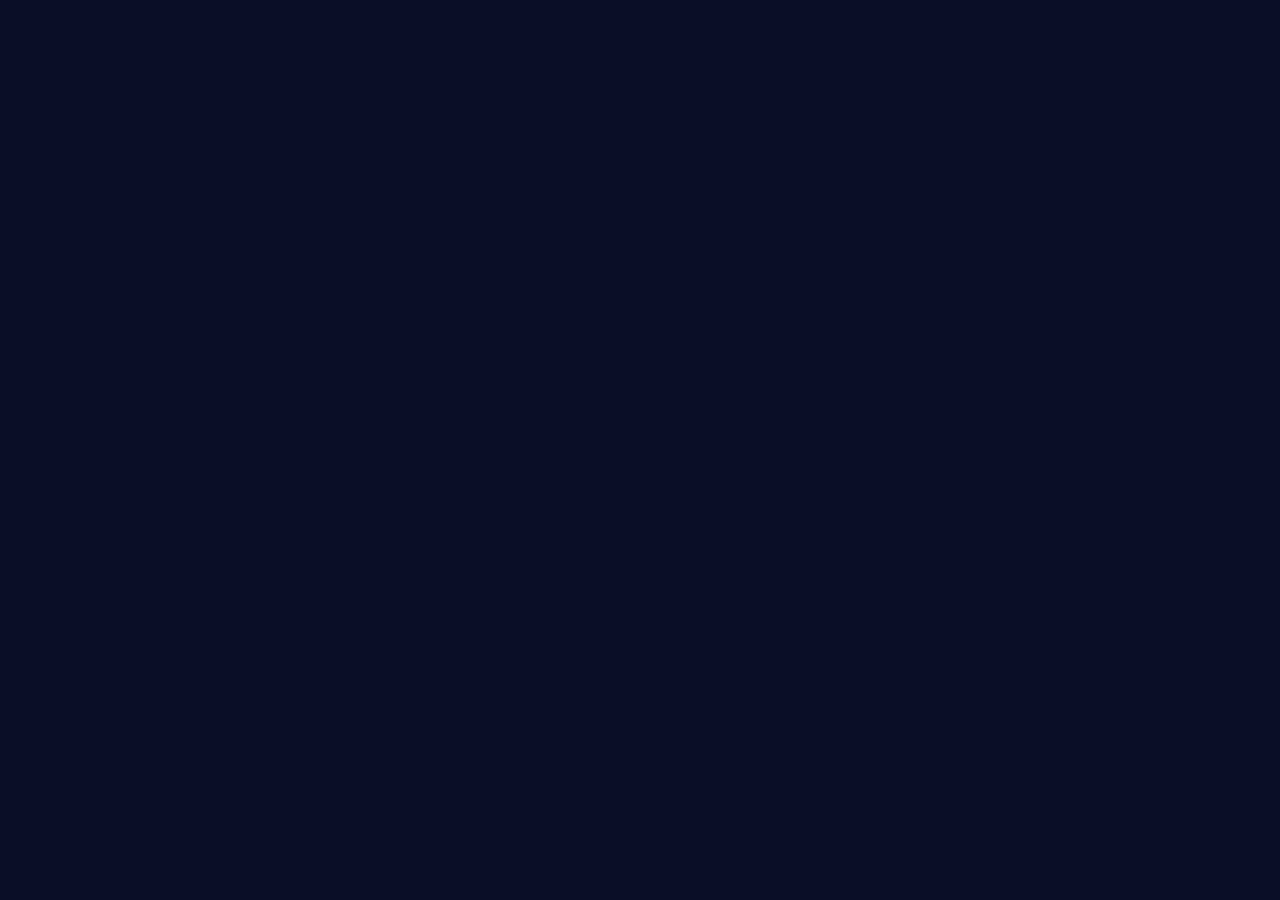
==== commit 6130acd3: "完整复刻原网站效果 - React SPA架构转换为Masai品牌版本" ====
--- a/index.html
+++ b/index.html
@@ -1,678 +1,13 @@
-<!DOCTYPE html>
+<!doctype html>
 <html lang="zh-CN">
-<head>
-    <meta charset="UTF-8">
-    <meta name="viewport" content="width=device-width, initial-scale=1.0">
+  <head>
+    <meta charset="UTF-8" />
+    <meta name="viewport" content="width=device-width, initial-scale=1.0" />
     <title>Masai - 品牌设计 & 艺术创作</title>
-    <style>
-        * {
-            margin: 0;
-            padding: 0;
-            box-sizing: border-box;
-        }
-
-        html {
-            scroll-behavior: smooth;
-        }
-
-        body {
-            font-family: 'Songti SC', 'PingFang SC', -apple-system, BlinkMacSystemFont, 'Segoe UI', sans-serif;
-            background-color: #ffffff;
-            color: #1d1d1d;
-            line-height: 1.6;
-        }
-
-        /* 导航栏 */
-        .navbar {
-            position: fixed;
-            top: 0;
-            width: 100%;
-            background-color: rgba(255, 255, 255, 0.95);
-            backdrop-filter: blur(10px);
-            z-index: 1000;
-            transition: box-shadow 0.3s ease;
-            border-bottom: 1px solid rgba(0, 0, 0, 0.05);
-        }
-
-        .navbar-container {
-            max-width: 1400px;
-            margin: 0 auto;
-            padding: 1rem 2rem;
-            display: flex;
-            justify-content: space-between;
-            align-items: center;
-        }
-
-        .logo {
-            font-size: 24px;
-            font-weight: bold;
-            color: #1d1d1d;
-            letter-spacing: 2px;
-        }
-
-        .nav-menu {
-            display: flex;
-            gap: 2rem;
-            list-style: none;
-        }
-
-        .nav-menu a {
-            text-decoration: none;
-            color: #1d1d1d;
-            font-size: 14px;
-            transition: color 0.3s ease;
-            position: relative;
-        }
-
-        .nav-menu a::after {
-            content: '';
-            position: absolute;
-            bottom: -5px;
-            left: 0;
-            width: 0;
-            height: 2px;
-            background-color: #667eea;
-            transition: width 0.3s ease;
-        }
-
-        .nav-menu a:hover::after {
-            width: 100%;
-        }
-
-        /* 英雄部分 */
-        .hero {
-            margin-top: 60px;
-            padding: 100px 2rem;
-            max-width: 1400px;
-            margin-left: auto;
-            margin-right: auto;
-        }
-
-        .hero-subtitle {
-            font-size: 12px;
-            color: #737380;
-            margin-bottom: 20px;
-            letter-spacing: 2px;
-        }
-
-        .hero-title {
-            font-size: 80px;
-            font-weight: bold;
-            margin-bottom: 30px;
-            letter-spacing: -2px;
-        }
-
-        .hero-description {
-            font-size: 16px;
-            color: #737380;
-            max-width: 600px;
-            margin-bottom: 30px;
-            line-height: 1.8;
-        }
-
-        .scroll-indicator {
-            font-size: 14px;
-            color: #737380;
-            animation: float 3s ease-in-out infinite;
-        }
-
-        @keyframes float {
-            0%, 100% { transform: translateY(0px); }
-            50% { transform: translateY(10px); }
-        }
-
-        /* 部分容器 */
-        section {
-            max-width: 1400px;
-            margin: 0 auto;
-            padding: 80px 2rem;
-            border-bottom: 1px solid rgba(0, 0, 0, 0.05);
-        }
-
-        .section-title {
-            font-size: 48px;
-            font-weight: bold;
-            margin-bottom: 60px;
-        }
-
-        /* 品牌作品部分 */
-        .portfolio-grid {
-            display: grid;
-            gap: 40px;
-        }
-
-        .portfolio-item {
-            opacity: 0;
-        }
-
-        .portfolio-item-header {
-            display: flex;
-            justify-content: space-between;
-            align-items: baseline;
-            margin-bottom: 30px;
-            border-bottom: 1px solid #e0e0e0;
-            padding-bottom: 20px;
-        }
-
-        .portfolio-number {
-            font-size: 14px;
-            color: #737380;
-            font-weight: 500;
-        }
-
-        .portfolio-title {
-            font-size: 18px;
-            font-weight: bold;
-            color: #1d1d1d;
-            margin: 10px 0;
-        }
-
-        .portfolio-date {
-            font-size: 14px;
-            color: #737380;
-        }
-
-        .portfolio-image {
-            width: 100%;
-            height: 400px;
-            background: linear-gradient(135deg, #667eea 0%, #764ba2 100%);
-            border-radius: 8px;
-            margin-top: 20px;
-            display: flex;
-            align-items: center;
-            justify-content: center;
-            color: white;
-            font-size: 14px;
-        }
-
-        /* 探索部分 */
-        .explore-grid {
-            display: grid;
-            grid-template-columns: repeat(auto-fit, minmax(300px, 1fr));
-            gap: 30px;
-        }
-
-        .explore-item {
-            opacity: 0;
-        }
-
-        .explore-item-title {
-            font-size: 16px;
-            font-weight: bold;
-            margin-bottom: 10px;
-        }
-
-        .explore-item-category {
-            font-size: 14px;
-            color: #737380;
-            margin-bottom: 20px;
-        }
-
-        .explore-image {
-            width: 100%;
-            height: 250px;
-            background: linear-gradient(135deg, #667eea 0%, #764ba2 100%);
-            border-radius: 8px;
-            display: flex;
-            align-items: center;
-            justify-content: center;
-            color: white;
-            font-size: 12px;
-        }
-
-        /* 经验部分 */
-        .experience-grid {
-            display: grid;
-            grid-template-columns: repeat(auto-fit, minmax(350px, 1fr));
-            gap: 50px;
-        }
-
-        .experience-item {
-            opacity: 0;
-        }
-
-        .experience-domain {
-            font-size: 12px;
-            color: #667eea;
-            margin-bottom: 15px;
-            font-weight: 600;
-        }
-
-        .experience-title {
-            font-size: 24px;
-            font-weight: bold;
-            margin-bottom: 15px;
-        }
-
-        .experience-description {
-            font-size: 14px;
-            color: #737380;
-            line-height: 1.8;
-            margin-bottom: 20px;
-        }
-
-        .experience-link {
-            color: #667eea;
-            text-decoration: none;
-            font-size: 14px;
-            display: inline-flex;
-            align-items: center;
-            gap: 8px;
-            transition: gap 0.3s ease;
-        }
-
-        .experience-link:hover {
-            gap: 12px;
-        }
-
-        /* 哲学立场部分 */
-        .philosophy {
-            background: linear-gradient(135deg, #667eea 0%, #764ba2 100%);
-            color: white;
-        }
-
-        .philosophy-content {
-            max-width: 800px;
-        }
-
-        .philosophy-title {
-            font-size: 36px;
-            font-weight: bold;
-            margin-bottom: 30px;
-            line-height: 1.4;
-        }
-
-        .philosophy-text {
-            font-size: 16px;
-            line-height: 1.8;
-            margin-bottom: 20px;
-        }
-
-        /* 页脚 */
-        footer {
-            background-color: #1d1d1d;
-            color: white;
-            padding: 60px 2rem;
-        }
-
-        .footer-content {
-            max-width: 1400px;
-            margin: 0 auto;
-            display: grid;
-            grid-template-columns: repeat(auto-fit, minmax(300px, 1fr));
-            gap: 40px;
-        }
-
-        .footer-section h3 {
-            font-size: 16px;
-            font-weight: bold;
-            margin-bottom: 20px;
-        }
-
-        .footer-section p {
-            font-size: 14px;
-            line-height: 1.8;
-            color: rgba(255, 255, 255, 0.7);
-        }
-
-        .footer-links {
-            display: flex;
-            flex-direction: column;
-            gap: 10px;
-        }
-
-        .footer-link {
-            color: rgba(255, 255, 255, 0.7);
-            text-decoration: none;
-            font-size: 14px;
-            transition: color 0.3s ease;
-        }
-
-        .footer-link:hover {
-            color: white;
-        }
-
-        .footer-bottom {
-            text-align: center;
-            padding-top: 30px;
-            border-top: 1px solid rgba(255, 255, 255, 0.1);
-            margin-top: 40px;
-            font-size: 12px;
-            color: rgba(255, 255, 255, 0.5);
-        }
-
-        /* 响应式设计 */
-        @media (max-width: 768px) {
-            .nav-menu {
-                gap: 1rem;
-            }
-
-            .hero-title {
-                font-size: 48px;
-            }
-
-            .section-title {
-                font-size: 32px;
-            }
-
-            .explore-grid {
-                grid-template-columns: 1fr;
-            }
-
-            .experience-grid {
-                grid-template-columns: 1fr;
-            }
-        }
-
-        /* 动画 */
-        @keyframes fadeInUp {
-            from {
-                opacity: 0;
-                transform: translateY(30px);
-            }
-            to {
-                opacity: 1;
-                transform: translateY(0);
-            }
-        }
-
-        .loaded .hero-content {
-            animation: fadeInUp 0.8s ease-out;
-        }
-    </style>
-</head>
-<body>
-    <!-- 导航栏 -->
-    <nav class="navbar">
-        <div class="navbar-container">
-            <div class="logo">Masai</div>
-            <ul class="nav-menu">
-                <li><a href="#portfolio">作品</a></li>
-                <li><a href="#explore">探索</a></li>
-                <li><a href="#experience">经验</a></li>
-                <li><a href="#contact">联系</a></li>
-            </ul>
-        </div>
-    </nav>
-
-    <!-- 英雄部分 -->
-    <section class="hero" id="hero">
-        <div class="hero-content">
-            <div class="hero-subtitle">设计师 / 艺术创作者</div>
-            <h1 class="hero-title">Masai</h1>
-            <p class="hero-description">
-                专注于品牌视觉系统设计与艺术创作。将创意转化为可延展的文化资产，
-                在AI时代探索审美决策与系统架构的新可能。
-            </p>
-            <div class="scroll-indicator">↓ 滚动浏览</div>
-        </div>
-    </section>
-
-    <!-- 品牌作品部分 -->
-    <section id="portfolio">
-        <h2 class="section-title">品牌作品</h2>
-        <div class="portfolio-grid">
-            <div class="portfolio-item">
-                <div class="portfolio-item-header">
-                    <div>
-                        <div class="portfolio-number">01 景观设计</div>
-                        <h3 class="portfolio-title">2026马跃新程景观设计</h3>
-                        <p class="portfolio-date">2026</p>
-                    </div>
-                </div>
-                <div class="portfolio-image">项目图片 #1</div>
-            </div>
-
-            <div class="portfolio-item">
-                <div class="portfolio-item-header">
-                    <div>
-                        <div class="portfolio-number">02 品牌设计</div>
-                        <h3 class="portfolio-title">万华丨万岭麓湾地产品牌VI设计</h3>
-                        <p class="portfolio-date">2023</p>
-                    </div>
-                </div>
-                <div class="portfolio-image">项目图片 #2</div>
-            </div>
-
-            <div class="portfolio-item">
-                <div class="portfolio-item-header">
-                    <div>
-                        <div class="portfolio-number">03 品牌设计</div>
-                        <h3 class="portfolio-title">华润置地成都品牌20周年表白系列</h3>
-                        <p class="portfolio-date">2023</p>
-                    </div>
-                </div>
-                <div class="portfolio-image">项目图片 #3</div>
-            </div>
-
-            <div class="portfolio-item">
-                <div class="portfolio-item-header">
-                    <div>
-                        <div class="portfolio-number">04 品牌设计</div>
-                        <h3 class="portfolio-title">南海旅游岛品牌设计</h3>
-                        <p class="portfolio-date">2023</p>
-                    </div>
-                </div>
-                <div class="portfolio-image">项目图片 #4</div>
-            </div>
-
-            <div class="portfolio-item">
-                <div class="portfolio-item-header">
-                    <div>
-                        <div class="portfolio-number">05 品牌设计</div>
-                        <h3 class="portfolio-title">香港置地丨青云项目视觉提案</h3>
-                        <p class="portfolio-date">2023</p>
-                    </div>
-                </div>
-                <div class="portfolio-image">项目图片 #5</div>
-            </div>
-
-            <div class="portfolio-item">
-                <div class="portfolio-item-header">
-                    <div>
-                        <div class="portfolio-number">06 品牌设计</div>
-                        <h3 class="portfolio-title">万科丨抚仙湖文旅地产品牌项目</h3>
-                        <p class="portfolio-date">2022</p>
-                    </div>
-                </div>
-                <div class="portfolio-image">项目图片 #6</div>
-            </div>
-
-            <div class="portfolio-item">
-                <div class="portfolio-item-header">
-                    <div>
-                        <div class="portfolio-number">07 品牌设计</div>
-                        <h3 class="portfolio-title">后仰喜剧丨喜剧厂牌品牌设计</h3>
-                        <p class="portfolio-date">2024</p>
-                    </div>
-                </div>
-                <div class="portfolio-image">项目图片 #7</div>
-            </div>
-
-            <div class="portfolio-item">
-                <div class="portfolio-item-header">
-                    <div>
-                        <div class="portfolio-number">08 品牌设计</div>
-                        <h3 class="portfolio-title">华润置地 成都品牌文创礼设计</h3>
-                        <p class="portfolio-date">2023</p>
-                    </div>
-                </div>
-                <div class="portfolio-image">项目图片 #8</div>
-            </div>
-
-            <div class="portfolio-item">
-                <div class="portfolio-item-header">
-                    <div>
-                        <div class="portfolio-number">09 品牌设计</div>
-                        <h3 class="portfolio-title">金地·云海湾丨国际科创艺湾活动视觉设计</h3>
-                        <p class="portfolio-date">2023</p>
-                    </div>
-                </div>
-                <div class="portfolio-image">项目图片 #9</div>
-            </div>
-
-            <div class="portfolio-item">
-                <div class="portfolio-item-header">
-                    <div>
-                        <div class="portfolio-number">10 品牌设计</div>
-                        <h3 class="portfolio-title">中国农业科技园品牌设计</h3>
-                        <p class="portfolio-date">2020</p>
-                    </div>
-                </div>
-                <div class="portfolio-image">项目图片 #10</div>
-            </div>
-
-            <div class="portfolio-item">
-                <div class="portfolio-item-header">
-                    <div>
-                        <div class="portfolio-number">11 品牌设计</div>
-                        <h3 class="portfolio-title">陈包子丨餐饮品牌包装设计</h3>
-                        <p class="portfolio-date">2022</p>
-                    </div>
-                </div>
-                <div class="portfolio-image">项目图片 #11</div>
-            </div>
-
-            <div class="portfolio-item">
-                <div class="portfolio-item-header">
-                    <div>
-                        <div class="portfolio-number">12 品牌设计</div>
-                        <h3 class="portfolio-title">英雄三国丨文化街区文旅品牌设计案例</h3>
-                        <p class="portfolio-date">2019</p>
-                    </div>
-                </div>
-                <div class="portfolio-image">项目图片 #12</div>
-            </div>
-        </div>
-    </section>
-
-    <!-- 探索部分 -->
-    <section id="explore">
-        <h2 class="section-title">探索与实验</h2>
-        <div class="explore-grid">
-            <div class="explore-item">
-                <h3 class="explore-item-title">数字人MV</h3>
-                <p class="explore-item-category">AIGC探索</p>
-                <div class="explore-image">探索作品 #1</div>
-            </div>
-
-            <div class="explore-item">
-                <h3 class="explore-item-title">产品外观</h3>
-                <p class="explore-item-category">产品一致性</p>
-                <div class="explore-image">探索作品 #2</div>
-            </div>
-
-            <div class="explore-item">
-                <h3 class="explore-item-title">广告分镜</h3>
-                <p class="explore-item-category">故事板</p>
-                <div class="explore-image">探索作品 #3</div>
-            </div>
-
-            <div class="explore-item">
-                <h3 class="explore-item-title">商品详情</h3>
-                <p class="explore-item-category">产品详情</p>
-                <div class="explore-image">探索作品 #4</div>
-            </div>
-
-            <div class="explore-item">
-                <h3 class="explore-item-title">AI人像</h3>
-                <p class="explore-item-category">人工智能摄影</p>
-                <div class="explore-image">探索作品 #5</div>
-            </div>
-
-            <div class="explore-item">
-                <h3 class="explore-item-title">医学科普</h3>
-                <p class="explore-item-category">医学可视化</p>
-                <div class="explore-image">探索作品 #6</div>
-            </div>
-
-            <div class="explore-item">
-                <h3 class="explore-item-title">材质应用</h3>
-                <p class="explore-item-category">材料应用</p>
-                <div class="explore-image">探索作品 #7</div>
-            </div>
-
-            <div class="explore-item">
-                <h3 class="explore-item-title">电影分镜</h3>
-                <p class="explore-item-category">电影故事板</p>
-                <div class="explore-image">探索作品 #8</div>
-            </div>
-        </div>
-    </section>
-
-    <!-- 经验部分 -->
-    <section id="experience">
-        <h2 class="section-title">服务领域</h2>
-        <div class="experience-grid">
-            <div class="experience-item">
-                <div class="experience-domain">域 01</div>
-                <h3 class="experience-title">文创丨文化创意</h3>
-                <p class="experience-description">
-                    品牌创意设计：着眼于将概念转化为可延展的文化资产。从IP角色与世界观构建、品牌创意设计，到故事影像化表达，提供贯穿线上线下的整体创意方案。
-                </p>
-                <a href="#" class="experience-link">查看案例研究 →</a>
-            </div>
-
-            <div class="experience-item">
-                <div class="experience-domain">域 02</div>
-                <h3 class="experience-title">地产丨房地产</h3>
-                <p class="experience-description">
-                    视觉系统设计：提供策略导向的品牌与推广设计。主题为品牌视觉系统构建、营销订单与数字广告创意，以及线下活动视觉一体化设计。
-                </p>
-                <a href="#" class="experience-link">查看案例研究 →</a>
-            </div>
-
-            <div class="experience-item">
-                <div class="experience-domain">域 03</div>
-                <h3 class="experience-title">医药丨医学</h3>
-                <p class="experience-description">
-                    医学可视化：致力于将专业医学信息转化为清晰、严谨的视觉语言。服务包括合规设计感的药品包装、面向公众的科普内容可视化。
-                </p>
-                <a href="#" class="experience-link">查看案例研究 →</a>
-            </div>
-        </div>
-    </section>
-
-    <!-- 哲学立场 -->
-    <section class="philosophy">
-        <div class="philosophy-content">
-            <h2 class="philosophy-title">AIGC时代：审美决策与系统架构</h2>
-            <p class="philosophy-text">
-                我正尝试从一个画面的创造者，转向系统的构建者。我的工作不仅仅是设计视觉，更在于探索其需求背后的逻辑，并学习用系统化的思维架构品牌体验。
-            </p>
-            <p class="philosophy-text">
-                在这个过程中，AI是我重要的合作伙伴和工具库，帮助我将创意高效落地，甚至共同构建动态、可交互的品牌体验。这让我培养出一种新的设计思维：不再执着于渲染的精准度，而是专注于审美决策的正确性。
-            </p>
-        </div>
-    </section>
-
-    <!-- 页脚 -->
-    <footer id="contact">
-        <div class="footer-content">
-            <div class="footer-section">
-                <h3>Masai</h3>
-                <p>品牌设计 / 艺术创作</p>
-            </div>
-            <div class="footer-section">
-                <h3>联系方式</h3>
-                <div class="footer-links">
-                    <a href="tel:+8617681880663" class="footer-link">电话: +86 176-8188-0663</a>
-                    <a href="https://www.xiaohongshu.com" class="footer-link">小红书: Masai影像实验室</a>
-                    <a href="https://mp.weixin.qq.com" class="footer-link">公众号: Masai</a>
-                </div>
-            </div>
-            <div class="footer-section">
-                <h3>关于</h3>
-                <p>
-                    探索品牌设计的无限可能，在创意与技术的交汇点发现新的表达方式。
-                </p>
-            </div>
-        </div>
-        <div class="footer-bottom">
-            <p>&copy; 2024 Masai. All rights reserved.</p>
-        </div>
-    </footer>
-
-    <script src="script.js"></script>
-</body>
+    <script type="module" crossorigin src="./assets/index.js"></script>
+    <link rel="stylesheet" crossorigin href="./assets/style.css">
+  </head>
+  <body>
+    <div id="root"></div>
+  </body>
 </html>
--- a/assets/style.css
+++ b/assets/style.css
@@ -0,0 +1,483 @@
+@import url('https://fonts.googleapis.com/css2?family=Inter:wght@300;400;500;600;700&family=JetBrains+Mono:wght@400;500&family=Playfair+Display:ital,wght@0,400;0,900;1,400;1,900&family=Caveat:wght@400;700&display=swap');
+
+:root{
+--color-primary: #8b5cf6;
+--color-secondary: #ec4899;
+--color-accent: #06b6d4;
+--color-bg: #0a0e27;
+--color-text: #ffffff;
+--color-text-secondary: #a0aec0;
+--color-border: #1e293b;
+}
+
+*{
+margin: 0;
+padding: 0;
+box-sizing: border-box;
+}
+
+body {
+font-family: 'Inter', -apple-system, BlinkMacSystemFont, 'Segoe UI', sans-serif;
+background-color: var(--color-bg);
+color: var(--color-text);
+line-height: 1.6;
+overflow-x: hidden;
+}
+
+html {
+scroll-behavior: smooth;
+}
+
+/* 导航栏 */
+.navbar {
+position: fixed;
+top: 0;
+width: 100%;
+background: linear-gradient(180deg, rgba(10,14,39,0.95) 0%, rgba(10,14,39,0.8) 100%);
+backdrop-filter: blur(10px);
+z-index: 1000;
+border-bottom: 1px solid var(--color-border);
+}
+
+.navbar-container {
+max-width: 1400px;
+margin: 0 auto;
+padding: 1.5rem 2rem;
+display: flex;
+justify-content: space-between;
+align-items: center;
+}
+
+.logo {
+font-size: 28px;
+font-weight: 700;
+background: linear-gradient(135deg, var(--color-primary), var(--color-secondary));
+-webkit-background-clip: text;
+-webkit-text-fill-color: transparent;
+background-clip: text;
+letter-spacing: 2px;
+}
+
+.nav-menu {
+display: flex;
+gap: 3rem;
+list-style: none;
+}
+
+.nav-menu a {
+text-decoration: none;
+color: var(--color-text-secondary);
+font-size: 14px;
+transition: all 0.3s ease;
+position: relative;
+font-weight: 500;
+}
+
+.nav-menu a::after {
+content: '';
+position: absolute;
+bottom: -8px;
+left: 0;
+width: 0;
+height: 2px;
+background: linear-gradient(90deg, var(--color-primary), var(--color-secondary));
+transition: width 0.3s ease;
+}
+
+.nav-menu a:hover {
+color: var(--color-text);
+}
+
+.nav-menu a:hover::after {
+width: 100%;
+}
+
+/* 英雄部分 */
+.hero {
+margin-top: 80px;
+padding: 120px 2rem 100px;
+max-width: 1400px;
+margin-left: auto;
+margin-right: auto;
+min-height: 100vh;
+display: flex;
+align-items: center;
+}
+
+.hero-content {
+max-width: 700px;
+}
+
+.hero-subtitle {
+font-size: 12px;
+color: var(--color-accent);
+margin-bottom: 20px;
+letter-spacing: 3px;
+text-transform: uppercase;
+font-weight: 600;
+}
+
+.hero-title {
+font-size: 100px;
+font-weight: 900;
+margin-bottom: 30px;
+letter-spacing: -2px;
+background: linear-gradient(135deg, #ffffff, var(--color-text-secondary));
+-webkit-background-clip: text;
+-webkit-text-fill-color: transparent;
+background-clip: text;
+line-height: 1.1;
+}
+
+.hero-description {
+font-size: 18px;
+color: var(--color-text-secondary);
+max-width: 600px;
+margin-bottom: 40px;
+line-height: 1.8;
+}
+
+.scroll-indicator {
+font-size: 14px;
+color: var(--color-accent);
+animation: float 3s ease-in-out infinite;
+}
+
+@keyframes float {
+0%, 100% { transform: translateY(0px); opacity: 0.5; }
+50% { transform: translateY(10px); opacity: 1; }
+}
+
+/* 部分容器 */
+section {
+max-width: 1400px;
+margin: 0 auto;
+padding: 100px 2rem;
+border-bottom: 1px solid var(--color-border);
+}
+
+.section-title {
+font-size: 52px;
+font-weight: 900;
+margin-bottom: 60px;
+background: linear-gradient(135deg, #ffffff, var(--color-text-secondary));
+-webkit-background-clip: text;
+-webkit-text-fill-color: transparent;
+background-clip: text;
+}
+
+/* 品牌作品部分 */
+.portfolio-grid {
+display: grid;
+gap: 50px;
+}
+
+.portfolio-item {
+opacity: 0;
+transition: opacity 0.6s ease-out;
+}
+
+.portfolio-item.visible {
+opacity: 1;
+}
+
+.portfolio-item-header {
+display: flex;
+justify-content: space-between;
+align-items: baseline;
+margin-bottom: 30px;
+border-bottom: 2px solid var(--color-border);
+padding-bottom: 20px;
+}
+
+.portfolio-number {
+font-size: 13px;
+color: var(--color-accent);
+font-weight: 600;
+letter-spacing: 1px;
+text-transform: uppercase;
+}
+
+.portfolio-title {
+font-size: 24px;
+font-weight: 700;
+color: var(--color-text);
+margin: 12px 0;
+}
+
+.portfolio-date {
+font-size: 13px;
+color: var(--color-text-secondary);
+}
+
+.portfolio-image {
+width: 100%;
+height: 450px;
+background: linear-gradient(135deg, rgba(139,92,246,0.1) 0%, rgba(236,72,153,0.1) 100%);
+border: 1px solid var(--color-border);
+border-radius: 12px;
+margin-top: 30px;
+display: flex;
+align-items: center;
+justify-content: center;
+color: var(--color-text-secondary);
+font-size: 14px;
+position: relative;
+overflow: hidden;
+}
+
+.portfolio-image::before {
+content: '';
+position: absolute;
+top: 0;
+left: 0;
+right: 0;
+bottom: 0;
+background: linear-gradient(45deg, transparent 30%, rgba(139,92,246,0.1) 50%, transparent 70%);
+animation: shimmer 3s infinite;
+}
+
+@keyframes shimmer {
+0% { transform: translateX(-100%); }
+100% { transform: translateX(100%); }
+}
+
+/* 探索部分 */
+.explore-grid {
+display: grid;
+grid-template-columns: repeat(auto-fit, minmax(320px, 1fr));
+gap: 30px;
+margin-top: 40px;
+}
+
+.explore-item {
+opacity: 0;
+transition: all 0.6s ease-out;
+padding: 24px;
+border: 1px solid var(--color-border);
+border-radius: 12px;
+background: rgba(139,92,246,0.05);
+hover: transform 0.3s ease;
+}
+
+.explore-item:hover {
+transform: translateY(-5px);
+border-color: var(--color-primary);
+}
+
+.explore-item.visible {
+opacity: 1;
+}
+
+.explore-item-title {
+font-size: 18px;
+font-weight: 700;
+margin-bottom: 10px;
+}
+
+.explore-item-category {
+font-size: 12px;
+color: var(--color-accent);
+margin-bottom: 20px;
+font-weight: 600;
+letter-spacing: 1px;
+text-transform: uppercase;
+}
+
+.explore-image {
+width: 100%;
+height: 220px;
+background: linear-gradient(135deg, rgba(139,92,246,0.2) 0%, rgba(236,72,153,0.2) 100%);
+border-radius: 8px;
+display: flex;
+align-items: center;
+justify-content: center;
+color: var(--color-text-secondary);
+font-size: 12px;
+border: 1px solid var(--color-border);
+}
+
+/* 经验部分 */
+.experience-grid {
+display: grid;
+grid-template-columns: repeat(auto-fit, minmax(320px, 1fr));
+gap: 40px;
+margin-top: 40px;
+}
+
+.experience-item {
+opacity: 0;
+transition: all 0.6s ease-out;
+padding: 32px;
+border: 1px solid var(--color-border);
+border-radius: 12px;
+background: linear-gradient(135deg, rgba(139,92,246,0.05) 0%, rgba(236,72,153,0.05) 100%);
+}
+
+.experience-item.visible {
+opacity: 1;
+}
+
+.experience-domain {
+font-size: 11px;
+color: var(--color-accent);
+margin-bottom: 15px;
+font-weight: 700;
+letter-spacing: 1.5px;
+text-transform: uppercase;
+}
+
+.experience-title {
+font-size: 24px;
+font-weight: 700;
+margin-bottom: 15px;
+}
+
+.experience-description {
+font-size: 14px;
+color: var(--color-text-secondary);
+line-height: 1.8;
+margin-bottom: 24px;
+}
+
+.experience-link {
+color: var(--color-primary);
+text-decoration: none;
+font-size: 13px;
+display: inline-flex;
+align-items: center;
+gap: 8px;
+transition: all 0.3s ease;
+font-weight: 600;
+}
+
+.experience-link:hover {
+color: var(--color-secondary);
+gap: 12px;
+}
+
+/* 哲学立场部分 */
+.philosophy {
+background: linear-gradient(135deg, rgba(139,92,246,0.15) 0%, rgba(236,72,153,0.15) 100%);
+border: 1px solid var(--color-border);
+border-radius: 16px;
+margin: 0 2rem;
+}
+
+.philosophy-content {
+max-width: 900px;
+}
+
+.philosophy-title {
+font-size: 42px;
+font-weight: 900;
+margin-bottom: 30px;
+line-height: 1.3;
+}
+
+.philosophy-text {
+font-size: 16px;
+line-height: 1.8;
+margin-bottom: 24px;
+color: var(--color-text-secondary);
+}
+
+/* 页脚 */
+footer {
+background: linear-gradient(180deg, var(--color-bg) 0%, rgba(10,14,39,0.95) 100%);
+border-top: 1px solid var(--color-border);
+padding: 80px 2rem 40px;
+}
+
+.footer-content {
+max-width: 1400px;
+margin: 0 auto;
+display: grid;
+grid-template-columns: repeat(auto-fit, minmax(300px, 1fr));
+gap: 50px;
+}
+
+.footer-section h3 {
+font-size: 16px;
+font-weight: 700;
+margin-bottom: 20px;
+color: var(--color-text);
+}
+
+.footer-section p {
+font-size: 14px;
+line-height: 1.8;
+color: var(--color-text-secondary);
+}
+
+.footer-links {
+display: flex;
+flex-direction: column;
+gap: 12px;
+}
+
+.footer-link {
+color: var(--color-text-secondary);
+text-decoration: none;
+font-size: 13px;
+transition: all 0.3s ease;
+display: inline-block;
+}
+
+.footer-link:hover {
+color: var(--color-primary);
+transform: translateX(4px);
+}
+
+.footer-bottom {
+text-align: center;
+padding-top: 30px;
+border-top: 1px solid var(--color-border);
+margin-top: 50px;
+font-size: 12px;
+color: var(--color-text-secondary);
+}
+
+/* 响应式设计 */
+@media (max-width: 768px) {
+.nav-menu {
+gap: 1.5rem;
+font-size: 12px;
+}
+
+.hero-title {
+font-size: 48px;
+}
+
+.section-title {
+font-size: 32px;
+}
+
+.explore-grid {
+grid-template-columns: 1fr;
+}
+
+.experience-grid {
+grid-template-columns: 1fr;
+}
+
+footer {
+padding: 60px 1rem 30px;
+}
+}
+
+/* 动画 */
+@keyframes fadeInUp {
+from {
+opacity: 0;
+transform: translateY(30px);
+}
+to {
+opacity: 1;
+transform: translateY(0);
+}
+}
+
+.loaded .hero-content {
+animation: fadeInUp 0.8s ease-out 0.3s both;
+}
